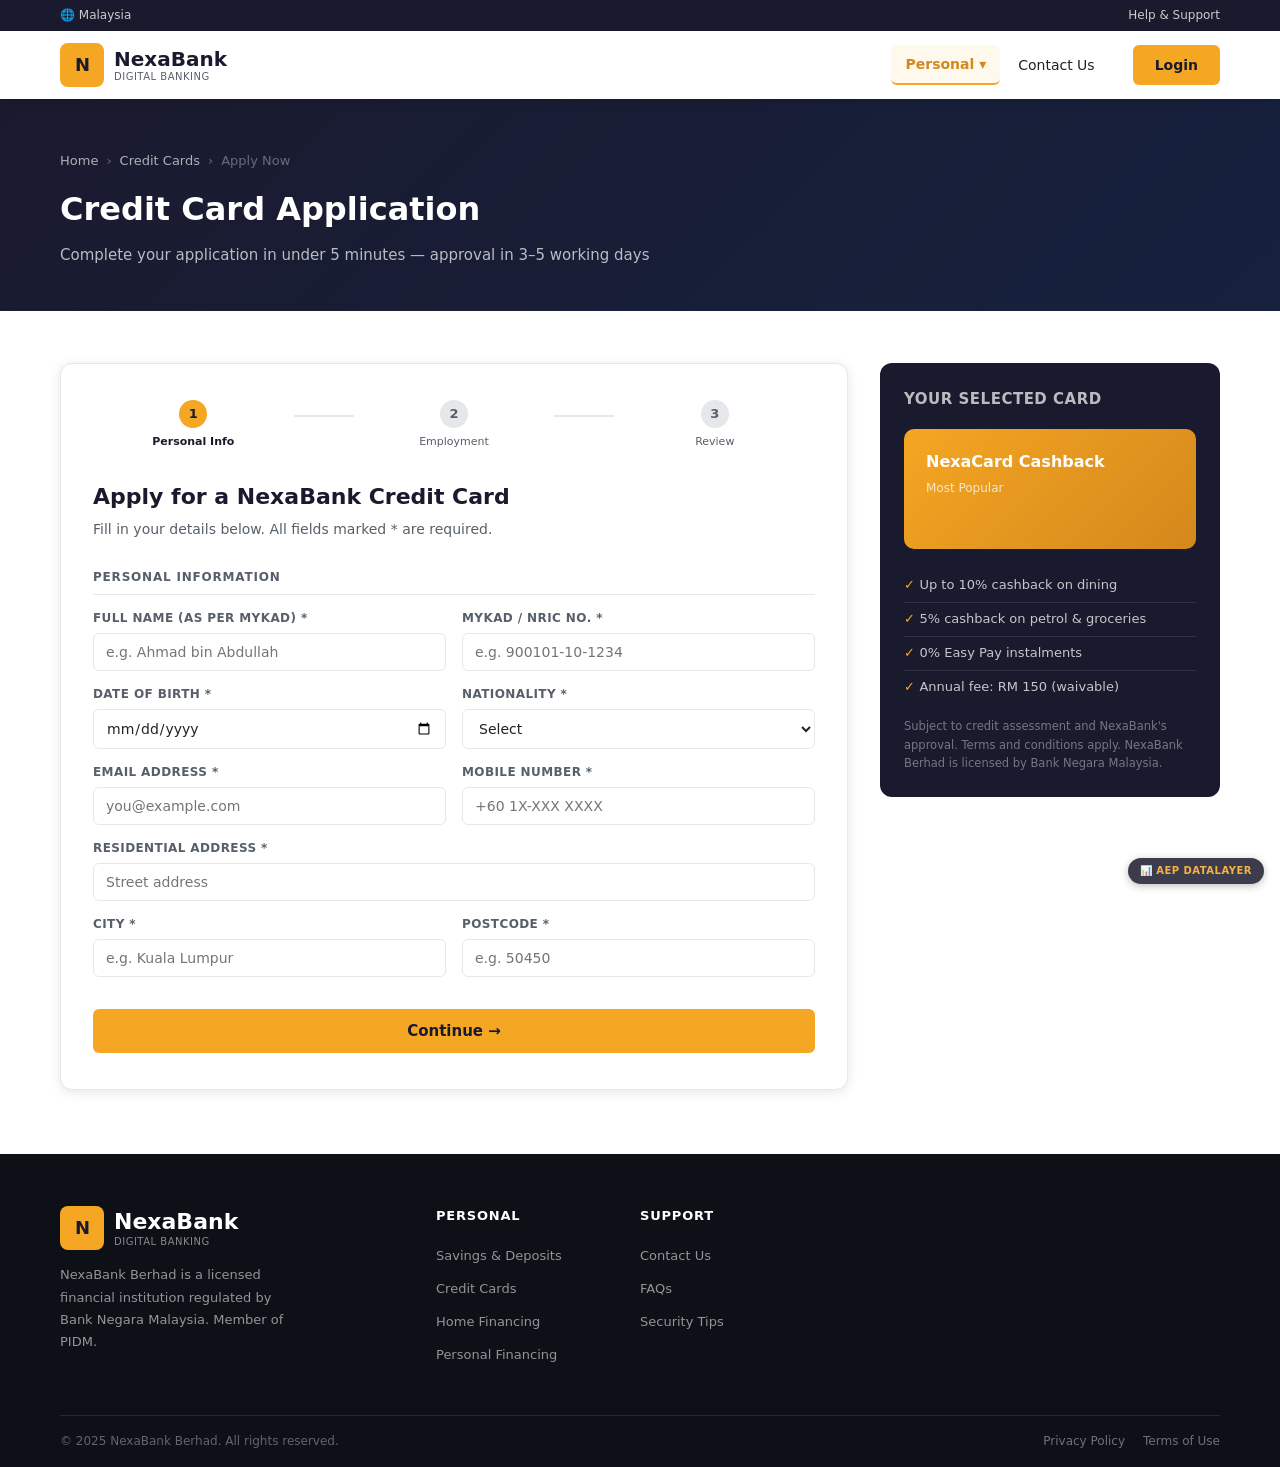
==== card-application.html @ abfc821e "feat: complete NexaBank demo — AEP datalayer, all pages, product impressions, README - Add product i" ====
<!DOCTYPE html>
<html lang="en">
<head>
  <meta charset="UTF-8" />
  <meta name="viewport" content="width=device-width, initial-scale=1.0" />
  <meta name="description" content="Apply for a NexaBank Credit Card – Fast, simple, secure online application." />
  <meta name="page-data" content='{
    "pageName": "NexaBank | Credit Card Application",
    "pageCategory": "Personal",
    "pageSubCategory": "Credit Cards",
    "pageType": "application",
    "pageLanguage": "en"
  }' />
  <title>Credit Card Application | NexaBank</title>
  <link rel="stylesheet" href="css/styles.css" />
  <style>
    .app-layout {
      display: grid;
      grid-template-columns: 1fr 340px;
      gap: 32px;
      align-items: flex-start;
      padding: 52px 0 64px;
    }
    .app-form-card {
      background: var(--white);
      border: 1.5px solid var(--border);
      border-radius: 12px;
      padding: 36px 32px;
      box-shadow: var(--shadow);
    }
    .app-form-card h2 { font-size: 22px; font-weight: 800; color: var(--secondary); margin-bottom: 4px; }
    .app-form-card > p { font-size: 14px; color: var(--text-muted); margin-bottom: 28px; }
    .form-section-title {
      font-size: 12px;
      font-weight: 700;
      text-transform: uppercase;
      letter-spacing: .8px;
      color: var(--text-muted);
      margin: 24px 0 14px;
      padding-bottom: 6px;
      border-bottom: 1px solid var(--border);
    }
    .form-row { display: grid; grid-template-columns: 1fr 1fr; gap: 16px; }
    .form-row.single { grid-template-columns: 1fr; }
    .step-bar { display: flex; gap: 0; margin-bottom: 28px; }
    .step-bar-item { flex: 1; text-align: center; }
    .step-bar-item .step-dot {
      width: 28px; height: 28px; border-radius: 50%;
      background: var(--border); color: var(--text-muted);
      font-size: 13px; font-weight: 700;
      display: flex; align-items: center; justify-content: center;
      margin: 0 auto 5px;
      transition: background .2s;
    }
    .step-bar-item.active .step-dot { background: var(--primary); color: var(--secondary); }
    .step-bar-item.done .step-dot { background: var(--green); color: #fff; }
    .step-bar-item .step-label { font-size: 11px; color: var(--text-muted); }
    .step-bar-item.active .step-label { color: var(--secondary); font-weight: 600; }
    .step-connector { flex: 0.3; display: flex; align-items: center; padding-bottom: 18px; }
    .step-connector::after { content: ""; display: block; height: 2px; width: 100%; background: var(--border); }
    .card-preview-box {
      background: var(--secondary);
      border-radius: 12px;
      padding: 24px;
      color: var(--white);
      position: sticky;
      top: 88px;
    }
    .card-preview-box h3 { font-size: 15px; font-weight: 700; margin-bottom: 18px; color: rgba(255,255,255,.7); text-transform: uppercase; letter-spacing: .5px; }
    .card-visual-preview {
      border-radius: 10px;
      padding: 20px 22px;
      margin-bottom: 20px;
      position: relative;
      min-height: 120px;
    }
    .card-visual-preview .card-name { font-size: 16px; font-weight: 800; margin-bottom: 4px; }
    .card-visual-preview .card-tagline { font-size: 12px; opacity: .75; }
    .card-feature-list { list-style: none; }
    .card-feature-list li { font-size: 13px; color: rgba(255,255,255,.75); padding: 6px 0; border-bottom: 1px solid rgba(255,255,255,.1); }
    .card-feature-list li:last-child { border: none; }
    .card-feature-list li::before { content: "✓ "; color: var(--primary); font-weight: 700; }
    .disclaimer { font-size: 11.5px; color: rgba(255,255,255,.4); margin-top: 14px; line-height: 1.6; }
    .form-step { display: none; }
    .form-step.active { display: block; }
    .success-panel { text-align: center; padding: 40px 20px; }
    .success-panel .success-icon { font-size: 56px; margin-bottom: 16px; }
    .success-panel h3 { font-size: 22px; font-weight: 800; color: var(--secondary); margin-bottom: 8px; }
    .success-panel p { font-size: 14.5px; color: var(--text-muted); max-width: 400px; margin: 0 auto 24px; line-height: 1.7; }
    .ref-number { display: inline-block; background: var(--surface); border: 1.5px solid var(--border); border-radius: 6px; padding: 8px 20px; font-size: 16px; font-weight: 700; color: var(--secondary); letter-spacing: 1px; margin-bottom: 20px; }
    @media (max-width: 900px) { .app-layout { grid-template-columns: 1fr; } .card-preview-box { position: static; } }
    @media (max-width: 600px) { .form-row { grid-template-columns: 1fr; } .app-form-card { padding: 24px 18px; } }
  </style>
</head>
<body>

<div class="top-bar">
  <div class="container">
    <div class="top-bar-left"><span>🌐 Malaysia</span></div>
    <div class="top-bar-right">
      <a href="contact.html">Help &amp; Support</a>
    </div>
  </div>
</div>

<header class="site-header">
  <div class="header-inner">
    <a href="index.html" class="logo-wrap" aria-label="NexaBank Home">
      <div class="logo-icon">N</div>
      <div class="logo-text"><div class="logo-name">NexaBank</div><div class="logo-tagline">Digital Banking</div></div>
    </a>
    <nav class="main-nav" id="mainNav" role="navigation">
      <div class="nav-item has-dropdown">
        <a href="#" class="nav-link active" data-nav-section="Personal" data-nav-level="primary">Personal ▾</a>
        <ul class="dropdown-menu">
          <li><a href="savings-deposits.html">Savings &amp; Deposits</a></li>
          <li><a href="credit-cards.html">Credit Cards</a></li>
          <li><a href="home-financing.html">Home Financing</a></li>
          <li><a href="personal-financing.html">Personal Financing</a></li>
        </ul>
      </div>
      <div class="nav-item">
        <a href="contact.html" class="nav-link" data-nav-section="Contact" data-nav-level="primary">Contact Us</a>
      </div>
    </nav>
    <div class="header-actions">
      <button class="mobile-menu-toggle" id="mobileMenuToggle" aria-label="Toggle menu">☰</button>
      <a href="index.html" class="btn-header-login">Login</a>
    </div>
  </div>
</header>

<div class="page-banner">
  <div class="container">
    <div class="breadcrumb">
      <a href="index.html">Home</a><span>›</span>
      <a href="credit-cards.html">Credit Cards</a><span>›</span>
      <span>Apply Now</span>
    </div>
    <h1>Credit Card Application</h1>
    <p>Complete your application in under 5 minutes — approval in 3–5 working days</p>
  </div>
</div>

<div style="background:var(--white); padding-bottom: 0;">
  <div class="container">
    <div class="app-layout">

      <!-- LEFT: Application Form -->
      <div class="app-form-card">

        <!-- Progress Steps -->
        <div class="step-bar" id="stepBar">
          <div class="step-bar-item active" id="stepDot1">
            <div class="step-dot">1</div>
            <div class="step-label">Personal Info</div>
          </div>
          <div class="step-connector"></div>
          <div class="step-bar-item" id="stepDot2">
            <div class="step-dot">2</div>
            <div class="step-label">Employment</div>
          </div>
          <div class="step-connector"></div>
          <div class="step-bar-item" id="stepDot3">
            <div class="step-dot">3</div>
            <div class="step-label">Review</div>
          </div>
        </div>

        <h2>Apply for a NexaBank Credit Card</h2>
        <p>Fill in your details below. All fields marked * are required.</p>

        <!-- ── STEP 1: Personal Info ── -->
        <div class="form-step active" id="step1">
          <div class="form-section-title">Personal Information</div>
          <div class="form-row">
            <div class="form-group">
              <label for="appFullName">Full Name (as per MyKad) *</label>
              <input type="text" id="appFullName" name="appFullName" placeholder="e.g. Ahmad bin Abdullah" required />
            </div>
            <div class="form-group">
              <label for="appIC">MyKad / NRIC No. *</label>
              <input type="text" id="appIC" name="appIC" placeholder="e.g. 900101-10-1234" required />
            </div>
          </div>
          <div class="form-row">
            <div class="form-group">
              <label for="appDOB">Date of Birth *</label>
              <input type="date" id="appDOB" name="appDOB" required />
            </div>
            <div class="form-group">
              <label for="appNationality">Nationality *</label>
              <select id="appNationality" name="appNationality" required>
                <option value="">Select</option>
                <option value="MY">Malaysian</option>
                <option value="PR">Permanent Resident</option>
                <option value="OTHER">Other</option>
              </select>
            </div>
          </div>
          <div class="form-row">
            <div class="form-group">
              <label for="appEmail">Email Address *</label>
              <input type="email" id="appEmail" name="appEmail" placeholder="you@example.com" required />
            </div>
            <div class="form-group">
              <label for="appPhone">Mobile Number *</label>
              <input type="tel" id="appPhone" name="appPhone" placeholder="+60 1X-XXX XXXX" required />
            </div>
          </div>
          <div class="form-row single">
            <div class="form-group">
              <label for="appAddress">Residential Address *</label>
              <input type="text" id="appAddress" name="appAddress" placeholder="Street address" required />
            </div>
          </div>
          <div class="form-row">
            <div class="form-group">
              <label for="appCity">City *</label>
              <input type="text" id="appCity" name="appCity" placeholder="e.g. Kuala Lumpur" required />
            </div>
            <div class="form-group">
              <label for="appPostcode">Postcode *</label>
              <input type="text" id="appPostcode" name="appPostcode" placeholder="e.g. 50450" required />
            </div>
          </div>
          <div id="step1Error" class="field-error" style="display:none;margin-top:8px;">Please fill in all required fields.</div>
          <button class="btn-primary" style="width:100%;margin-top:18px;"
            data-cta-name="card-app-step1-next"
            data-cta-location="Card Application – Step 1"
            onclick="nextStep(1)">Continue →</button>
        </div>

        <!-- ── STEP 2: Employment ── -->
        <div class="form-step" id="step2">
          <div class="form-section-title">Employment & Financial Information</div>
          <div class="form-row">
            <div class="form-group">
              <label for="appEmpStatus">Employment Status *</label>
              <select id="appEmpStatus" name="appEmpStatus" required>
                <option value="">Select</option>
                <option value="salaried">Salaried Employee</option>
                <option value="govt">Government Servant</option>
                <option value="selfemployed">Self-Employed</option>
                <option value="retired">Retired</option>
              </select>
            </div>
            <div class="form-group">
              <label for="appEmployer">Employer / Company Name *</label>
              <input type="text" id="appEmployer" name="appEmployer" placeholder="e.g. ABC Sdn Bhd" required />
            </div>
          </div>
          <div class="form-row">
            <div class="form-group">
              <label for="appIncome">Monthly Gross Income (RM) *</label>
              <input type="number" id="appIncome" name="appIncome" placeholder="e.g. 5000" required />
            </div>
            <div class="form-group">
              <label for="appCardType">Card Type *</label>
              <select id="appCardType" name="appCardType" required>
                <option value="">Select a card</option>
                <option value="cashback">NexaCard Cashback</option>
                <option value="platinum">NexaCard Platinum</option>
                <option value="gold-i">NexaCard Gold-i (Islamic)</option>
              </select>
            </div>
          </div>
          <div class="form-row">
            <div class="form-group">
              <label for="appCreditLimit">Preferred Credit Limit (RM)</label>
              <select id="appCreditLimit" name="appCreditLimit">
                <option value="">Bank's discretion</option>
                <option value="5000">RM 5,000</option>
                <option value="10000">RM 10,000</option>
                <option value="20000">RM 20,000</option>
                <option value="30000">RM 30,000+</option>
              </select>
            </div>
            <div class="form-group">
              <label for="appExistingCard">Existing NexaBank Relationship</label>
              <select id="appExistingCard" name="appExistingCard">
                <option value="no">No existing relationship</option>
                <option value="savings">Savings Account holder</option>
                <option value="loan">Existing Loan customer</option>
              </select>
            </div>
          </div>
          <div id="step2Error" class="field-error" style="display:none;margin-top:8px;">Please fill in all required fields.</div>
          <div style="display:flex;gap:12px;margin-top:18px;">
            <button class="btn-outline" style="flex:1;color:var(--secondary);border-color:var(--border);padding:11px;"
              onclick="prevStep(2)">← Back</button>
            <button class="btn-primary" style="flex:2;"
              data-cta-name="card-app-step2-next"
              data-cta-location="Card Application – Step 2"
              onclick="nextStep(2)">Review Application →</button>
          </div>
        </div>

        <!-- ── STEP 3: Review & Submit ── -->
        <div class="form-step" id="step3">
          <div class="form-section-title">Review Your Application</div>
          <div id="reviewSummary" style="background:var(--surface);border-radius:8px;padding:18px;font-size:13.5px;line-height:2;margin-bottom:18px;"></div>
          <div class="form-group" style="display:flex;align-items:flex-start;gap:10px;">
            <input type="checkbox" id="appConsent" style="width:auto;margin-top:4px;flex-shrink:0;" required />
            <label for="appConsent" style="font-size:13px;color:var(--text-muted);font-weight:400;text-transform:none;letter-spacing:0;">
              I confirm that all information provided is accurate. I agree to NexaBank's
              <a href="#" style="color:var(--primary-dk);">Terms &amp; Conditions</a>,
              <a href="#" style="color:var(--primary-dk);">Privacy Policy</a> and consent to a credit check being conducted.
            </label>
          </div>
          <div id="step3Error" class="field-error" style="display:none;margin-top:8px;">Please accept the terms to proceed.</div>
          <div style="display:flex;gap:12px;margin-top:18px;">
            <button class="btn-outline" style="flex:1;color:var(--secondary);border-color:var(--border);padding:11px;"
              onclick="prevStep(3)">← Back</button>
            <button class="btn-primary" style="flex:2;"
              data-cta-name="card-app-submit"
              data-cta-location="Card Application – Step 3"
              onclick="submitApplication()">Submit Application</button>
          </div>
        </div>

        <!-- ── SUCCESS ── -->
        <div class="form-step" id="stepSuccess">
          <div class="success-panel">
            <div class="success-icon">🎉</div>
            <h3>Application Submitted!</h3>
            <p>Thank you for applying for a NexaBank credit card. Your application is under review and you will receive a response within <strong>3–5 working days</strong> via email.</p>
            <div class="ref-number" id="appRefNumber">NB-CARD-000000</div>
            <div style="display:flex;gap:12px;justify-content:center;flex-wrap:wrap;">
              <a href="credit-cards.html" class="btn-outline" style="color:var(--secondary);border-color:var(--border);padding:10px 22px;font-size:14px;">← Back to Cards</a>
              <a href="index.html" class="btn-primary" style="padding:10px 22px;font-size:14px;"
                data-cta-name="card-app-success-home" data-cta-location="Card Application Success">Return to Home</a>
            </div>
          </div>
        </div>

      </div>

      <!-- RIGHT: Card Preview -->
      <div class="card-preview-box" id="cardPreviewBox">
        <h3>Your Selected Card</h3>
        <div class="card-visual-preview" id="cardVisualPreview" style="background:linear-gradient(135deg,#f5a623,#d4881b);">
          <div class="card-name" id="previewCardName">NexaCard Cashback</div>
          <div class="card-tagline" id="previewCardTagline">Most Popular</div>
        </div>
        <ul class="card-feature-list" id="previewFeatureList">
          <li>Up to 10% cashback on dining</li>
          <li>5% cashback on petrol &amp; groceries</li>
          <li>0% Easy Pay instalments</li>
          <li>Accepted at 50M+ merchants</li>
        </ul>
        <div class="disclaimer">
          Subject to credit assessment and NexaBank's approval. Terms and conditions apply. NexaBank Berhad is licensed by Bank Negara Malaysia.
        </div>
      </div>

    </div>
  </div>
</div>

<footer class="site-footer">
  <div class="container">
    <div class="footer-grid">
      <div class="footer-brand">
        <div class="logo-wrap">
          <div class="logo-icon">N</div>
          <div class="logo-text"><div class="logo-name">NexaBank</div><div class="logo-tagline">Digital Banking</div></div>
        </div>
        <p>NexaBank Berhad is a licensed financial institution regulated by Bank Negara Malaysia. Member of PIDM.</p>
      </div>
      <div class="footer-col">
        <h4>Personal</h4>
        <ul>
          <li><a href="savings-deposits.html">Savings &amp; Deposits</a></li>
          <li><a href="credit-cards.html">Credit Cards</a></li>
          <li><a href="home-financing.html">Home Financing</a></li>
          <li><a href="personal-financing.html">Personal Financing</a></li>
        </ul>
      </div>
      <div class="footer-col">
        <h4>Support</h4>
        <ul>
          <li><a href="contact.html">Contact Us</a></li>
          <li><a href="#">FAQs</a></li>
          <li><a href="#">Security Tips</a></li>
        </ul>
      </div>
    </div>
  </div>
  <div class="footer-bottom">
    <span>© 2025 NexaBank Berhad. All rights reserved.</span>
    <div class="footer-bottom-links"><a href="#">Privacy Policy</a><a href="#">Terms of Use</a></div>
  </div>
</footer>

<script src="js/datalayer.js"></script>
<script src="js/main.js"></script>
<script>
  var CARD_DATA = {
    "cashback": {
      name: "NexaCard Cashback",
      tagline: "Most Popular",
      bg: "linear-gradient(135deg,#f5a623,#d4881b)",
      features: ["Up to 10% cashback on dining","5% cashback on petrol & groceries","0% Easy Pay instalments","Annual fee: RM 150 (waivable)"]
    },
    "platinum": {
      name: "NexaCard Platinum",
      tagline: "Premium",
      bg: "linear-gradient(135deg,#1a1a2e,#3b82d4)",
      features: ["Airport lounge access worldwide","5× reward points on travel","Travel insurance up to RM 1M","Min. income RM 60,000 p.a."]
    },
    "gold-i": {
      name: "NexaCard Gold-i",
      tagline: "Islamic",
      bg: "linear-gradient(135deg,#0f3460,#3b82d4)",
      features: ["Shariah-compliant (no interest)","3× NexaPoints on all spend","Annual fee: RM 100 (1st year free)","Min. income RM 24,000 p.a."]
    }
  };

  // Persistent form ID across all steps
  var cardAppFormID = null;

  // Pre-select card from URL param + fire page start event
  (function () {
    var params = new URLSearchParams(window.location.search);
    var card = params.get("card") || "cashback";
    setCardPreview(card);
    var sel = document.getElementById("appCardType");
    if (sel) sel.value = card;

    // ── DataLayer: application start ──────────────────────────────
    if (window.NexaBankDL) {
      cardAppFormID = window.NexaBankDL.cardApplicationStep({
        step:       "start",
        stepNumber: 0,
        cardType:   card,
      });
    }

    // Fire formStart on first field interaction
    var firstInteraction = false;
    document.querySelectorAll("#step1 input, #step1 select").forEach(function (field) {
      field.addEventListener("focus", function () {
        if (!firstInteraction) {
          firstInteraction = true;
          if (window.NexaBankDL) {
            window.NexaBankDL.formStart({
              formID:   cardAppFormID,
              formName: "Credit Card Application",
              formType: "application",
              firstField: field.name || field.id,
            });
          }
        }
      });
    });
  })();

  function setCardPreview(cardKey) {
    var data = CARD_DATA[cardKey] || CARD_DATA["cashback"];
    document.getElementById("previewCardName").textContent = data.name;
    document.getElementById("previewCardTagline").textContent = data.tagline;
    document.getElementById("cardVisualPreview").style.background = data.bg;
    var list = document.getElementById("previewFeatureList");
    list.innerHTML = data.features.map(function(f){ return "<li>" + f + "</li>"; }).join("");
  }

  document.getElementById("appCardType") && document.getElementById("appCardType").addEventListener("change", function(){
    setCardPreview(this.value || "cashback");
  });

  function validateStep(stepNum) {
    var step = document.getElementById("step" + stepNum);
    var required = step.querySelectorAll("[required]");
    for (var i = 0; i < required.length; i++) {
      if (!required[i].value.trim()) return false;
    }
    return true;
  }

  var STEP_NAMES = { 1: "personal-info", 2: "employment", 3: "review" };

  function nextStep(current) {
    if (!validateStep(current)) {
      document.getElementById("step" + current + "Error").style.display = "block";
      // ── DataLayer: validation error ──────────────────────────────
      if (window.NexaBankDL) {
        var errFields = [];
        document.getElementById("step" + current).querySelectorAll("[required]").forEach(function(f){
          if (!f.value.trim()) errFields.push(f.name || f.id);
        });
        window.NexaBankDL.cardApplicationStep({
          formID:      cardAppFormID,
          step:        "error",
          stepNumber:  current,
          cardType:    (document.getElementById("appCardType") || {}).value || "",
          errorFields: errFields,
        });
      }
      return;
    }
    document.getElementById("step" + current + "Error").style.display = "none";

    if (current === 2) buildReviewSummary();

    // ── DataLayer: step complete ────────────────────────────────────
    if (window.NexaBankDL) {
      window.NexaBankDL.cardApplicationStep({
        formID:     cardAppFormID,
        step:       STEP_NAMES[current] || ("step" + current),
        stepNumber: current,
        cardType:   (document.getElementById("appCardType") || {}).value || "",
      });
    }

    document.getElementById("step" + current).classList.remove("active");
    document.getElementById("step" + (current + 1)).classList.add("active");
    document.getElementById("stepDot" + current).classList.remove("active");
    document.getElementById("stepDot" + current).classList.add("done");
    document.getElementById("stepDot" + (current + 1)).classList.add("active");
    window.scrollTo({ top: 0, behavior: "smooth" });
  }

  function prevStep(current) {
    document.getElementById("step" + current).classList.remove("active");
    document.getElementById("step" + (current - 1)).classList.add("active");
    document.getElementById("stepDot" + current).classList.remove("active");
    document.getElementById("stepDot" + (current - 1)).classList.remove("done");
    document.getElementById("stepDot" + (current - 1)).classList.add("active");
  }

  function buildReviewSummary() {
    var card = document.getElementById("appCardType").value;
    var cardData = CARD_DATA[card] || {};
    document.getElementById("reviewSummary").innerHTML =
      "<strong>Full Name:</strong> " + (document.getElementById("appFullName").value || "—") + "<br>" +
      "<strong>MyKad / NRIC:</strong> " + (document.getElementById("appIC").value || "—") + "<br>" +
      "<strong>Email:</strong> " + (document.getElementById("appEmail").value || "—") + "<br>" +
      "<strong>Mobile:</strong> " + (document.getElementById("appPhone").value || "—") + "<br>" +
      "<strong>Employment:</strong> " + (document.getElementById("appEmpStatus").value || "—") + "<br>" +
      "<strong>Monthly Income:</strong> RM " + (document.getElementById("appIncome").value || "—") + "<br>" +
      "<strong>Card Applied:</strong> " + (cardData.name || card);

    // ── DataLayer: review step reached ─────────────────────────────
    if (window.NexaBankDL) {
      window.NexaBankDL.cardApplicationStep({
        formID:     cardAppFormID,
        step:       "review",
        stepNumber: 3,
        cardType:   card,
      });
    }
  }

  function submitApplication() {
    var consent = document.getElementById("appConsent");
    if (!consent.checked) {
      document.getElementById("step3Error").style.display = "block";
      // ── DataLayer: consent error ────────────────────────────────
      if (window.NexaBankDL) {
        window.NexaBankDL.cardApplicationStep({
          formID:      cardAppFormID,
          step:        "error",
          stepNumber:  3,
          cardType:    (document.getElementById("appCardType") || {}).value || "",
          errorFields: ["consent"],
        });
      }
      return;
    }
    document.getElementById("step3Error").style.display = "none";

    var cardType   = (document.getElementById("appCardType") || {}).value || "";
    var emailVal   = (document.getElementById("appEmail") || {}).value || "";
    var ref        = "NB-CARD-" + Date.now().toString().slice(-6);

    document.getElementById("step3").classList.remove("active");
    document.getElementById("stepDot3").classList.remove("active");
    document.getElementById("stepDot3").classList.add("done");
    document.getElementById("stepSuccess").classList.add("active");
    document.getElementById("appRefNumber").textContent = ref;

    // ── DataLayer: application complete ────────────────────────────
    if (window.NexaBankDL) {
      window.NexaBankDL.cardApplicationComplete({
        formID:         cardAppFormID,
        cardType:       cardType,
        referenceNo:    ref,
        applicantEmail: emailVal,
      });
    }

    window.scrollTo({ top: 0, behavior: "smooth" });
  }
</script>
</body>
</html>
---- css/styles.css ----
/* ============================================================
   NexaBank – Global Stylesheet
   Inspired by Maybank2u visual language
   ============================================================ */

/* ─── Reset & Base ─────────────────────────────────────────── */
*, *::before, *::after { box-sizing: border-box; margin: 0; padding: 0; }

:root {
  --primary:    #f5a623;   /* golden-yellow – Maybank primary */
  --primary-dk: #d4881b;
  --secondary:  #1a1a2e;   /* deep navy */
  --accent:     #e8b84b;
  --text:       #1f2328;
  --text-muted: #57606a;
  --surface:    #f7f8fa;
  --border:     #e5e7eb;
  --white:      #ffffff;
  --red:        #d32f2f;
  --green:      #2e7d32;
  --font:       -apple-system, "Segoe UI", system-ui, sans-serif;
  --radius:     6px;
  --shadow:     0 2px 12px rgba(0,0,0,.10);
  --transition: .22s ease;
}

html { scroll-behavior: smooth; }

body {
  font-family: var(--font);
  font-size: 15px;
  color: var(--text);
  background: var(--white);
  line-height: 1.6;
}

a { color: inherit; text-decoration: none; }
a:hover { text-decoration: underline; }
img { max-width: 100%; display: block; }
ul { list-style: none; }
button { cursor: pointer; font-family: var(--font); }
input, select, textarea { font-family: var(--font); }

.container {
  max-width: 1200px;
  margin: 0 auto;
  padding: 0 20px;
}

/* ─── Top Bar ──────────────────────────────────────────────── */
.top-bar {
  background: var(--secondary);
  color: #ccc;
  font-size: 12px;
  padding: 6px 0;
}
.top-bar .container {
  display: flex;
  justify-content: space-between;
  align-items: center;
}
.top-bar a { color: #ccc; font-size: 12px; margin-left: 16px; }
.top-bar a:hover { color: var(--primary); text-decoration: none; }
.top-bar-left span { margin-right: 16px; }

/* ─── Header / Nav ─────────────────────────────────────────── */
.site-header {
  background: var(--white);
  box-shadow: var(--shadow);
  position: sticky;
  top: 0;
  z-index: 1000;
}

.header-inner {
  display: flex;
  align-items: center;
  justify-content: space-between;
  padding: 0 20px;
  height: 68px;
  max-width: 1200px;
  margin: 0 auto;
}

.logo-wrap { display: flex; align-items: center; gap: 10px; }
.logo-icon {
  width: 44px; height: 44px;
  background: var(--primary);
  border-radius: 8px;
  display: flex; align-items: center; justify-content: center;
  font-weight: 800; font-size: 18px; color: var(--secondary);
  letter-spacing: -1px;
}
.logo-text { line-height: 1.2; }
.logo-name { font-size: 20px; font-weight: 800; color: var(--secondary); }
.logo-tagline { font-size: 10px; color: var(--text-muted); letter-spacing: .5px; text-transform: uppercase; }

.main-nav { display: flex; align-items: center; gap: 4px; margin-left: auto; }

.nav-item { position: relative; }
.nav-link {
  display: block;
  padding: 8px 14px;
  font-size: 14px;
  font-weight: 500;
  color: var(--text);
  border-radius: var(--radius);
  white-space: nowrap;
  transition: background var(--transition), color var(--transition);
}
.nav-link:hover, .nav-link.active {
  background: #fff8ec;
  color: var(--primary-dk);
  text-decoration: none;
}
.nav-link.active { font-weight: 600; border-bottom: 2px solid var(--primary); }

/* Dropdown */
.dropdown-menu {
  display: none;
  position: absolute;
  top: 100%;
  left: 0;
  background: var(--white);
  border: 1px solid var(--border);
  border-radius: var(--radius);
  box-shadow: var(--shadow);
  min-width: 200px;
  z-index: 999;
  padding: 6px 0;
}
.dropdown-menu li a {
  display: block;
  padding: 9px 18px;
  font-size: 13.5px;
  color: var(--text);
  transition: background var(--transition);
}
.dropdown-menu li a:hover {
  background: var(--surface);
  color: var(--primary-dk);
  text-decoration: none;
}
.nav-item.has-dropdown:hover .dropdown-menu { display: block; }

.header-actions { display: flex; align-items: center; gap: 10px; margin-left: 24px; }
.btn-header-login {
  background: var(--primary);
  color: var(--secondary);
  font-weight: 700;
  font-size: 14px;
  padding: 9px 22px;
  border: none;
  border-radius: var(--radius);
  transition: background var(--transition);
}
.btn-header-login:hover { background: var(--primary-dk); }

/* Mobile toggle */
.mobile-menu-toggle {
  display: none;
  background: none;
  border: none;
  font-size: 24px;
  color: var(--secondary);
}

/* ─── Hero / Banner ────────────────────────────────────────── */
.hero {
  background: linear-gradient(135deg, var(--secondary) 0%, #16213e 60%, #0f3460 100%);
  color: var(--white);
  padding: 0;
  overflow: hidden;
  position: relative;
}
.hero-grid {
  display: grid;
  grid-template-columns: 1fr 380px;
  min-height: 480px;
  max-width: 1200px;
  margin: 0 auto;
  padding: 0 20px;
}
.hero-content {
  display: flex;
  flex-direction: column;
  justify-content: center;
  padding: 60px 40px 60px 0;
}
.hero-eyebrow {
  font-size: 12px;
  font-weight: 600;
  text-transform: uppercase;
  letter-spacing: 1.5px;
  color: var(--primary);
  margin-bottom: 14px;
}
.hero-title {
  font-size: 40px;
  font-weight: 800;
  line-height: 1.2;
  margin-bottom: 18px;
}
.hero-title span { color: var(--primary); }
.hero-desc {
  font-size: 16px;
  color: rgba(255,255,255,.75);
  margin-bottom: 32px;
  max-width: 440px;
}
.hero-actions { display: flex; gap: 14px; flex-wrap: wrap; }
.btn-primary {
  background: var(--primary);
  color: var(--secondary);
  font-weight: 700;
  font-size: 15px;
  padding: 13px 28px;
  border: none;
  border-radius: var(--radius);
  display: inline-block;
  transition: background var(--transition), transform var(--transition);
}
.btn-primary:hover { background: var(--primary-dk); transform: translateY(-1px); text-decoration: none; }
.btn-outline {
  background: transparent;
  color: var(--white);
  font-weight: 600;
  font-size: 15px;
  padding: 12px 26px;
  border: 2px solid rgba(255,255,255,.4);
  border-radius: var(--radius);
  display: inline-block;
  transition: border-color var(--transition), background var(--transition);
}
.btn-outline:hover { border-color: var(--white); background: rgba(255,255,255,.06); text-decoration: none; }

/* Login Card in Hero */
.hero-login-wrap {
  display: flex;
  align-items: center;
  justify-content: center;
  padding: 32px 0 32px 24px;
}
.login-card {
  background: var(--white);
  border-radius: 12px;
  box-shadow: 0 8px 40px rgba(0,0,0,.3);
  width: 340px;
  overflow: hidden;
}
.login-card-header {
  background: var(--secondary);
  padding: 18px 24px 0;
}
.login-tabs { display: flex; }
.tab-btn {
  flex: 1;
  background: none;
  border: none;
  color: rgba(255,255,255,.6);
  font-size: 14px;
  font-weight: 600;
  padding: 10px 0 12px;
  border-bottom: 3px solid transparent;
  transition: color var(--transition), border-color var(--transition);
}
.tab-btn.active { color: var(--primary); border-bottom-color: var(--primary); }
.login-card-body { padding: 22px 24px 24px; }
.tab-pane { display: none; }
.tab-pane.active { display: block; }

.form-group { margin-bottom: 14px; }
.form-group label {
  display: block;
  font-size: 12px;
  font-weight: 600;
  color: var(--text-muted);
  margin-bottom: 5px;
  text-transform: uppercase;
  letter-spacing: .4px;
}
.form-group input, .form-group select {
  width: 100%;
  padding: 10px 12px;
  border: 1.5px solid var(--border);
  border-radius: var(--radius);
  font-size: 14px;
  color: var(--text);
  background: var(--white);
  transition: border-color var(--transition);
  outline: none;
}
.form-group input:focus, .form-group select:focus {
  border-color: var(--primary);
}
.form-group input.input-error { border-color: var(--red); }
.field-error { display: block; font-size: 11px; color: var(--red); margin-top: 4px; }

.btn-login {
  width: 100%;
  background: var(--primary);
  color: var(--secondary);
  font-weight: 700;
  font-size: 15px;
  padding: 12px;
  border: none;
  border-radius: var(--radius);
  margin-top: 6px;
  transition: background var(--transition);
}
.btn-login:hover { background: var(--primary-dk); }
.btn-login:disabled { opacity: .6; cursor: not-allowed; }

.form-links {
  display: flex;
  justify-content: space-between;
  margin-top: 12px;
  font-size: 12.5px;
}
.form-links a { color: var(--primary-dk); }
.form-links a:hover { text-decoration: underline; }

.secure-badge {
  display: flex;
  align-items: center;
  gap: 6px;
  font-size: 11px;
  color: var(--text-muted);
  margin-top: 14px;
  padding-top: 12px;
  border-top: 1px solid var(--border);
}
.secure-badge svg { flex-shrink: 0; }

/* ─── Promo Ticker ─────────────────────────────────────────── */
.promo-ticker {
  background: var(--primary);
  overflow: hidden;
  padding: 0;
}
.ticker-inner {
  display: flex;
  align-items: center;
  height: 36px;
}
.ticker-label {
  background: var(--secondary);
  color: var(--white);
  font-size: 11px;
  font-weight: 700;
  text-transform: uppercase;
  letter-spacing: 1px;
  padding: 0 16px;
  height: 100%;
  display: flex;
  align-items: center;
  white-space: nowrap;
  flex-shrink: 0;
}
.ticker-track {
  overflow: hidden;
  flex: 1;
}
.ticker-text {
  display: flex;
  gap: 0;
  animation: ticker 26s linear infinite;
  white-space: nowrap;
}
.ticker-text span {
  font-size: 13px;
  font-weight: 600;
  color: var(--secondary);
  padding: 0 40px 0 0;
}
@keyframes ticker {
  0%   { transform: translateX(0); }
  100% { transform: translateX(-50%); }
}

/* ─── Quick Links ──────────────────────────────────────────── */
.quick-links { background: var(--white); padding: 32px 0; border-bottom: 1px solid var(--border); }
.quick-links-grid {
  display: grid;
  grid-template-columns: repeat(6, 1fr);
  gap: 12px;
}
.quick-link-item {
  display: flex;
  flex-direction: column;
  align-items: center;
  gap: 8px;
  padding: 18px 10px;
  border-radius: 10px;
  border: 1px solid var(--border);
  background: var(--white);
  text-align: center;
  transition: box-shadow var(--transition), border-color var(--transition), transform var(--transition);
  cursor: pointer;
}
.quick-link-item:hover {
  border-color: var(--primary);
  box-shadow: 0 4px 16px rgba(245,166,35,.18);
  transform: translateY(-2px);
  text-decoration: none;
}
.ql-icon {
  width: 46px; height: 46px;
  border-radius: 50%;
  background: #fff8ec;
  display: flex; align-items: center; justify-content: center;
  font-size: 22px;
}
.ql-label { font-size: 12.5px; font-weight: 600; color: var(--text); line-height: 1.3; }

/* ─── Section Titles ───────────────────────────────────────── */
.section-title {
  font-size: 26px;
  font-weight: 800;
  color: var(--secondary);
  margin-bottom: 6px;
}
.section-sub {
  font-size: 14.5px;
  color: var(--text-muted);
  margin-bottom: 32px;
}
.section-header { display: flex; align-items: flex-end; justify-content: space-between; margin-bottom: 28px; }
.view-all { font-size: 13.5px; color: var(--primary-dk); font-weight: 600; }
.view-all:hover { text-decoration: underline; }

/* ─── Products Section ─────────────────────────────────────── */
.products-section { padding: 60px 0; background: var(--surface); }
.products-tabs { display: flex; gap: 6px; margin-bottom: 28px; flex-wrap: wrap; }
.prod-tab-btn {
  background: var(--white);
  border: 1.5px solid var(--border);
  color: var(--text-muted);
  font-size: 13.5px;
  font-weight: 600;
  padding: 8px 18px;
  border-radius: 24px;
  transition: all var(--transition);
}
.prod-tab-btn.active, .prod-tab-btn:hover {
  background: var(--secondary);
  border-color: var(--secondary);
  color: var(--white);
}
.products-grid {
  display: grid;
  grid-template-columns: repeat(3, 1fr);
  gap: 20px;
}
.product-card {
  background: var(--white);
  border-radius: 10px;
  border: 1px solid var(--border);
  overflow: hidden;
  transition: box-shadow var(--transition), transform var(--transition);
}
.product-card:hover { box-shadow: var(--shadow); transform: translateY(-3px); }
.product-card-header {
  height: 8px;
  background: var(--primary);
}
.product-card-body { padding: 22px; }
.product-badge {
  display: inline-block;
  font-size: 10px;
  font-weight: 700;
  text-transform: uppercase;
  letter-spacing: .8px;
  color: var(--primary-dk);
  background: #fff3d0;
  padding: 3px 8px;
  border-radius: 12px;
  margin-bottom: 10px;
}
.product-card-title { font-size: 16px; font-weight: 700; margin-bottom: 8px; color: var(--secondary); }
.product-card-desc { font-size: 13.5px; color: var(--text-muted); margin-bottom: 16px; line-height: 1.5; }
.product-card-rate { font-size: 22px; font-weight: 800; color: var(--primary-dk); }
.product-card-rate span { font-size: 13px; font-weight: 500; color: var(--text-muted); }
.btn-card {
  display: inline-block;
  margin-top: 14px;
  background: var(--secondary);
  color: var(--white);
  font-weight: 600;
  font-size: 13px;
  padding: 9px 20px;
  border: none;
  border-radius: var(--radius);
  transition: background var(--transition);
}
.btn-card:hover { background: #0f3460; text-decoration: none; }

/* ─── Features Section ─────────────────────────────────────── */
.features-section { padding: 60px 0; background: var(--white); }
.features-grid {
  display: grid;
  grid-template-columns: repeat(4, 1fr);
  gap: 24px;
}
.feature-item { text-align: center; padding: 24px 16px; }
.feature-icon {
  width: 64px; height: 64px;
  border-radius: 16px;
  background: #fff8ec;
  border: 2px solid #ffe4a0;
  margin: 0 auto 16px;
  display: flex; align-items: center; justify-content: center;
  font-size: 28px;
}
.feature-title { font-size: 15px; font-weight: 700; margin-bottom: 8px; color: var(--secondary); }
.feature-desc { font-size: 13.5px; color: var(--text-muted); line-height: 1.55; }

/* ─── Promo Cards ──────────────────────────────────────────── */
.promo-section { padding: 60px 0; background: var(--surface); }
.promo-grid {
  display: grid;
  grid-template-columns: 2fr 1fr 1fr;
  gap: 20px;
}
.promo-card {
  border-radius: 12px;
  overflow: hidden;
  position: relative;
  min-height: 200px;
  display: flex;
  flex-direction: column;
  justify-content: flex-end;
  cursor: pointer;
  transition: transform var(--transition), box-shadow var(--transition);
}
.promo-card:hover { transform: translateY(-3px); box-shadow: 0 8px 32px rgba(0,0,0,.18); }
.promo-card-bg {
  position: absolute; inset: 0;
  z-index: 0;
}
.promo-card-content {
  position: relative;
  z-index: 1;
  padding: 22px;
  background: linear-gradient(to top, rgba(10,10,30,.82) 0%, transparent 100%);
  color: var(--white);
}
.promo-card-tag {
  font-size: 10px;
  font-weight: 700;
  text-transform: uppercase;
  letter-spacing: 1px;
  color: var(--primary);
  margin-bottom: 6px;
}
.promo-card-title { font-size: 16px; font-weight: 700; line-height: 1.3; }
.promo-card-desc { font-size: 12.5px; opacity: .8; margin-top: 4px; }

/* Promo card color variants */
.promo-card-1 .promo-card-bg { background: linear-gradient(135deg, #1a1a2e 0%, #16213e 60%, #0f3460 100%); }
.promo-card-2 .promo-card-bg { background: linear-gradient(135deg, #b35400 0%, #e67e22 100%); }
.promo-card-3 .promo-card-bg { background: linear-gradient(135deg, #1e5631 0%, #27ae60 100%); }

/* ─── Stats Bar ────────────────────────────────────────────── */
.stats-bar { background: var(--secondary); color: var(--white); padding: 40px 0; }
.stats-grid { display: grid; grid-template-columns: repeat(4, 1fr); gap: 20px; text-align: center; }
.stat-item {}
.stat-number { font-size: 34px; font-weight: 800; color: var(--primary); }
.stat-label { font-size: 13px; color: rgba(255,255,255,.7); margin-top: 4px; }

/* ─── News / Announcements ─────────────────────────────────── */
.news-section { padding: 60px 0; background: var(--white); }
.news-grid { display: grid; grid-template-columns: repeat(3, 1fr); gap: 24px; }
.news-card {
  border: 1px solid var(--border);
  border-radius: 10px;
  overflow: hidden;
  transition: box-shadow var(--transition);
}
.news-card:hover { box-shadow: var(--shadow); }
.news-card-img {
  height: 160px;
  background: var(--surface);
  display: flex; align-items: center; justify-content: center;
  font-size: 36px;
  color: var(--border);
}
.news-card-body { padding: 18px; }
.news-tag { font-size: 10px; font-weight: 700; text-transform: uppercase; letter-spacing: .8px; color: var(--primary-dk); }
.news-title { font-size: 15px; font-weight: 700; margin: 6px 0 8px; color: var(--secondary); line-height: 1.4; }
.news-date { font-size: 12px; color: var(--text-muted); }

/* ─── App Download Banner ──────────────────────────────────── */
.app-banner {
  background: linear-gradient(135deg, var(--secondary) 0%, #0f3460 100%);
  color: var(--white);
  padding: 50px 0;
}
.app-banner-inner {
  display: flex;
  align-items: center;
  justify-content: space-between;
  gap: 32px;
}
.app-banner-text h2 { font-size: 28px; font-weight: 800; margin-bottom: 10px; }
.app-banner-text h2 span { color: var(--primary); }
.app-banner-text p { color: rgba(255,255,255,.75); font-size: 15px; }
.app-store-btns { display: flex; gap: 12px; margin-top: 20px; }
.app-store-btn {
  display: flex;
  align-items: center;
  gap: 8px;
  background: rgba(255,255,255,.1);
  border: 1.5px solid rgba(255,255,255,.3);
  border-radius: 8px;
  padding: 10px 18px;
  color: var(--white);
  font-size: 13px;
  font-weight: 600;
  transition: background var(--transition);
}
.app-store-btn:hover { background: rgba(255,255,255,.18); text-decoration: none; }
.app-store-btn span { font-size: 10px; display: block; opacity: .7; font-weight: 400; }
.app-mockup {
  font-size: 100px;
  opacity: .85;
  line-height: 1;
}

/* ─── Footer ───────────────────────────────────────────────── */
.site-footer { background: #0d1117; color: rgba(255,255,255,.7); padding: 52px 0 0; }
.footer-grid {
  display: grid;
  grid-template-columns: 2fr 1fr 1fr 1fr 1fr;
  gap: 32px;
  padding-bottom: 40px;
  border-bottom: 1px solid rgba(255,255,255,.1);
}
.footer-brand .logo-name { color: var(--white); font-size: 22px; }
.footer-brand .logo-tagline { color: rgba(255,255,255,.5); }
.footer-brand p {
  font-size: 13px;
  line-height: 1.7;
  margin-top: 14px;
  color: rgba(255,255,255,.55);
  max-width: 240px;
}
.footer-social { display: flex; gap: 10px; margin-top: 18px; }
.social-btn {
  width: 34px; height: 34px;
  border-radius: 50%;
  background: rgba(255,255,255,.08);
  display: flex; align-items: center; justify-content: center;
  font-size: 15px;
  transition: background var(--transition);
  color: var(--white);
}
.social-btn:hover { background: var(--primary); color: var(--secondary); }

.footer-col h4 {
  font-size: 13px;
  font-weight: 700;
  text-transform: uppercase;
  letter-spacing: .8px;
  color: var(--white);
  margin-bottom: 16px;
}
.footer-col ul li { margin-bottom: 9px; }
.footer-col ul li a {
  font-size: 13px;
  color: rgba(255,255,255,.55);
  transition: color var(--transition);
}
.footer-col ul li a:hover { color: var(--primary); text-decoration: none; }

.footer-bottom {
  padding: 16px 20px;
  display: flex;
  justify-content: space-between;
  align-items: center;
  font-size: 12px;
  color: rgba(255,255,255,.35);
  max-width: 1200px;
  margin: 0 auto;
}
.footer-bottom a { color: rgba(255,255,255,.4); }
.footer-bottom a:hover { color: var(--primary); }
.footer-bottom-links { display: flex; gap: 18px; }

/* ─── Page Banner (inner pages) ───────────────────────────── */
.page-banner {
  background: linear-gradient(135deg, var(--secondary) 0%, #16213e 100%);
  color: var(--white);
  padding: 52px 0 44px;
}
.page-banner h1 { font-size: 32px; font-weight: 800; }
.page-banner p { font-size: 15px; color: rgba(255,255,255,.7); margin-top: 8px; }
.breadcrumb {
  display: flex;
  gap: 8px;
  font-size: 13px;
  color: rgba(255,255,255,.5);
  margin-bottom: 12px;
}
.breadcrumb a { color: rgba(255,255,255,.65); }
.breadcrumb a:hover { color: var(--primary); }
.breadcrumb span { color: rgba(255,255,255,.35); }

/* ─── Contact Page ─────────────────────────────────────────── */
.contact-section { padding: 60px 0; background: var(--white); }
.contact-grid {
  display: grid;
  grid-template-columns: 1fr 420px;
  gap: 40px;
  align-items: flex-start;
}

/* Channel Cards */
.channel-cards { display: grid; grid-template-columns: 1fr 1fr; gap: 16px; margin-bottom: 36px; }
.channel-card {
  border: 1.5px solid var(--border);
  border-radius: 10px;
  padding: 20px 18px;
  text-align: center;
  transition: border-color var(--transition), box-shadow var(--transition);
}
.channel-card:hover { border-color: var(--primary); box-shadow: 0 4px 16px rgba(245,166,35,.14); }
.channel-icon { font-size: 28px; margin-bottom: 8px; }
.channel-title { font-size: 14px; font-weight: 700; color: var(--secondary); margin-bottom: 4px; }
.channel-detail { font-size: 13px; color: var(--text-muted); line-height: 1.5; }
.channel-hours { font-size: 11.5px; color: var(--primary-dk); font-weight: 600; margin-top: 4px; }

/* FAQ Accordion */
.faq-title { font-size: 18px; font-weight: 700; color: var(--secondary); margin-bottom: 16px; }
.accordion-item {
  border: 1px solid var(--border);
  border-radius: var(--radius);
  margin-bottom: 8px;
  overflow: hidden;
}
.accordion-header {
  width: 100%;
  background: var(--white);
  border: none;
  padding: 14px 18px;
  display: flex;
  justify-content: space-between;
  align-items: center;
  font-size: 14px;
  font-weight: 600;
  color: var(--text);
  cursor: pointer;
  text-align: left;
  transition: background var(--transition);
}
.accordion-header:hover { background: var(--surface); }
.accordion-header .arrow {
  font-size: 18px;
  color: var(--text-muted);
  transition: transform var(--transition);
  flex-shrink: 0;
}
.accordion-header.open .arrow { transform: rotate(180deg); }
.accordion-body {
  display: none;
  padding: 0 18px 14px;
  font-size: 13.5px;
  color: var(--text-muted);
  line-height: 1.6;
  background: var(--white);
}
.accordion-body.open { display: block; }

/* Contact Form Card */
.contact-form-card {
  background: var(--white);
  border: 1.5px solid var(--border);
  border-radius: 12px;
  padding: 30px;
  box-shadow: var(--shadow);
  position: sticky;
  top: 88px;
}
.contact-form-card h3 {
  font-size: 18px;
  font-weight: 800;
  color: var(--secondary);
  margin-bottom: 4px;
}
.contact-form-card > p {
  font-size: 13.5px;
  color: var(--text-muted);
  margin-bottom: 22px;
}
.form-group textarea {
  width: 100%;
  padding: 10px 12px;
  border: 1.5px solid var(--border);
  border-radius: var(--radius);
  font-size: 14px;
  color: var(--text);
  resize: vertical;
  min-height: 100px;
  outline: none;
  transition: border-color var(--transition);
}
.form-group textarea:focus { border-color: var(--primary); }
.form-group textarea.input-error { border-color: var(--red); }
.form-group select.input-error { border-color: var(--red); }
.btn-submit {
  width: 100%;
  background: var(--primary);
  color: var(--secondary);
  font-weight: 700;
  font-size: 15px;
  padding: 13px;
  border: none;
  border-radius: var(--radius);
  margin-top: 6px;
  transition: background var(--transition);
}
.btn-submit:hover { background: var(--primary-dk); }
.privacy-note { font-size: 11.5px; color: var(--text-muted); margin-top: 12px; line-height: 1.5; }
.privacy-note a { color: var(--primary-dk); }

/* Contact Success */
#contactSuccess {
  display: none;
  text-align: center;
  padding: 32px 16px;
}
#contactSuccess .success-icon { font-size: 52px; margin-bottom: 12px; }
#contactSuccess h4 { font-size: 18px; font-weight: 700; color: var(--secondary); margin-bottom: 8px; }
#contactSuccess p { font-size: 14px; color: var(--text-muted); }

/* Branch Locator */
.branch-section { padding: 60px 0; background: var(--surface); }
.branch-grid { display: grid; grid-template-columns: 1fr 1fr; gap: 24px; }
.map-placeholder {
  background: #e9ecef;
  border-radius: 10px;
  height: 320px;
  display: flex;
  align-items: center;
  justify-content: center;
  flex-direction: column;
  gap: 8px;
  color: var(--text-muted);
  font-size: 14px;
  border: 1.5px dashed var(--border);
}
.map-placeholder .map-icon { font-size: 40px; }
.branch-list { display: flex; flex-direction: column; gap: 12px; }
.branch-item {
  background: var(--white);
  border: 1px solid var(--border);
  border-radius: var(--radius);
  padding: 14px 16px;
}
.branch-name { font-size: 14px; font-weight: 700; color: var(--secondary); }
.branch-addr { font-size: 13px; color: var(--text-muted); margin-top: 2px; }
.branch-phone { font-size: 12.5px; color: var(--primary-dk); font-weight: 600; margin-top: 4px; }

/* ─── Responsive ────────────────────────────────────────────── */
@media (max-width: 1024px) {
  .quick-links-grid { grid-template-columns: repeat(3, 1fr); }
  .features-grid { grid-template-columns: repeat(2, 1fr); }
  .footer-grid { grid-template-columns: 1fr 1fr 1fr; }
  .products-grid { grid-template-columns: repeat(2, 1fr); }
}

@media (max-width: 768px) {
  .hero-grid { grid-template-columns: 1fr; min-height: auto; }
  .hero-content { padding: 40px 0 24px; }
  .hero-title { font-size: 28px; }
  .hero-login-wrap { padding: 0 0 40px; justify-content: flex-start; }
  .login-card { width: 100%; }

  .main-nav { display: none; flex-direction: column; position: absolute; top: 68px; left: 0; right: 0; background: var(--white); padding: 12px; box-shadow: var(--shadow); z-index: 999; }
  .main-nav.open { display: flex; }
  .mobile-menu-toggle { display: block; }

  .quick-links-grid { grid-template-columns: repeat(3, 1fr); }
  .products-grid { grid-template-columns: 1fr; }
  .features-grid { grid-template-columns: 1fr 1fr; }
  .promo-grid { grid-template-columns: 1fr; }
  .stats-grid { grid-template-columns: repeat(2, 1fr); }
  .news-grid { grid-template-columns: 1fr; }
  .app-banner-inner { flex-direction: column; }
  .app-mockup { display: none; }
  .footer-grid { grid-template-columns: 1fr 1fr; }
  .contact-grid { grid-template-columns: 1fr; }
  .branch-grid { grid-template-columns: 1fr; }
  .channel-cards { grid-template-columns: 1fr; }
  .contact-form-card { position: static; }
}

@media (max-width: 480px) {
  .quick-links-grid { grid-template-columns: repeat(2, 1fr); }
  .features-grid { grid-template-columns: 1fr; }
  .footer-grid { grid-template-columns: 1fr; }
  .hero-title { font-size: 24px; }
  .stats-grid { grid-template-columns: 1fr 1fr; }
  .products-grid { grid-template-columns: 1fr; }
  .channel-cards { grid-template-columns: 1fr; }
  .products-grid[style*="repeat(3"] { grid-template-columns: 1fr !important; }
}

/* ─── Smooth scroll offset for sticky header ─────────────────── */
[id] { scroll-margin-top: 80px; }

/* ─── btn-outline on dark backgrounds ───────────────────────── */
.dark-bg .btn-outline,
.app-banner .btn-outline {
  color: var(--white);
  border-color: rgba(255,255,255,.5);
}
.dark-bg .btn-outline:hover,
.app-banner .btn-outline:hover {
  background: rgba(255,255,255,.1);
  border-color: var(--white);
}

/* ─── Calculator section polish ────────────────────────────────── */
.calc-container {
  background: var(--white);
  border: 1.5px solid var(--border);
  border-radius: 12px;
  padding: 32px;
  margin-top: 8px;
}

/* ─── DataLayer debug badge (shown only when debugMode=true) ──── */
#dl-debug-badge {
  position: fixed;
  bottom: 16px;
  right: 16px;
  background: var(--secondary);
  color: var(--primary);
  font-size: 10px;
  font-weight: 700;
  letter-spacing: .5px;
  text-transform: uppercase;
  padding: 5px 12px;
  border-radius: 20px;
  z-index: 9999;
  box-shadow: 0 2px 8px rgba(0,0,0,.3);
  pointer-events: none;
  opacity: .85;
}

/* ─── Skip to content link (accessibility) ──────────────────── */
.skip-link {
  position: absolute;
  top: -40px;
  left: 0;
  background: var(--primary);
  color: var(--secondary);
  font-weight: 700;
  padding: 8px 14px;
  z-index: 9999;
  border-radius: 0 0 var(--radius) 0;
  transition: top .2s;
}
.skip-link:focus { top: 0; }

/* ─── Focus visible style ────────────────────────────────────── */
:focus-visible {
  outline: 2px solid var(--primary);
  outline-offset: 2px;
}

/* ─── Input number spinners hidden ──────────────────────────── */
input[type="number"]::-webkit-inner-spin-button,
input[type="number"]::-webkit-outer-spin-button { -webkit-appearance: none; margin: 0; }
input[type="number"] { -moz-appearance: textfield; }

/* ─── Print styles ───────────────────────────────────────────── */
@media print {
  .top-bar, .site-header, .promo-ticker, .app-banner,
  .mobile-menu-toggle, .btn-header-login, .btn-login,
  .btn-submit, .btn-primary, .btn-card { display: none !important; }
  body { font-size: 12pt; color: #000; }
  .site-footer { background: #fff; color: #000; }
}
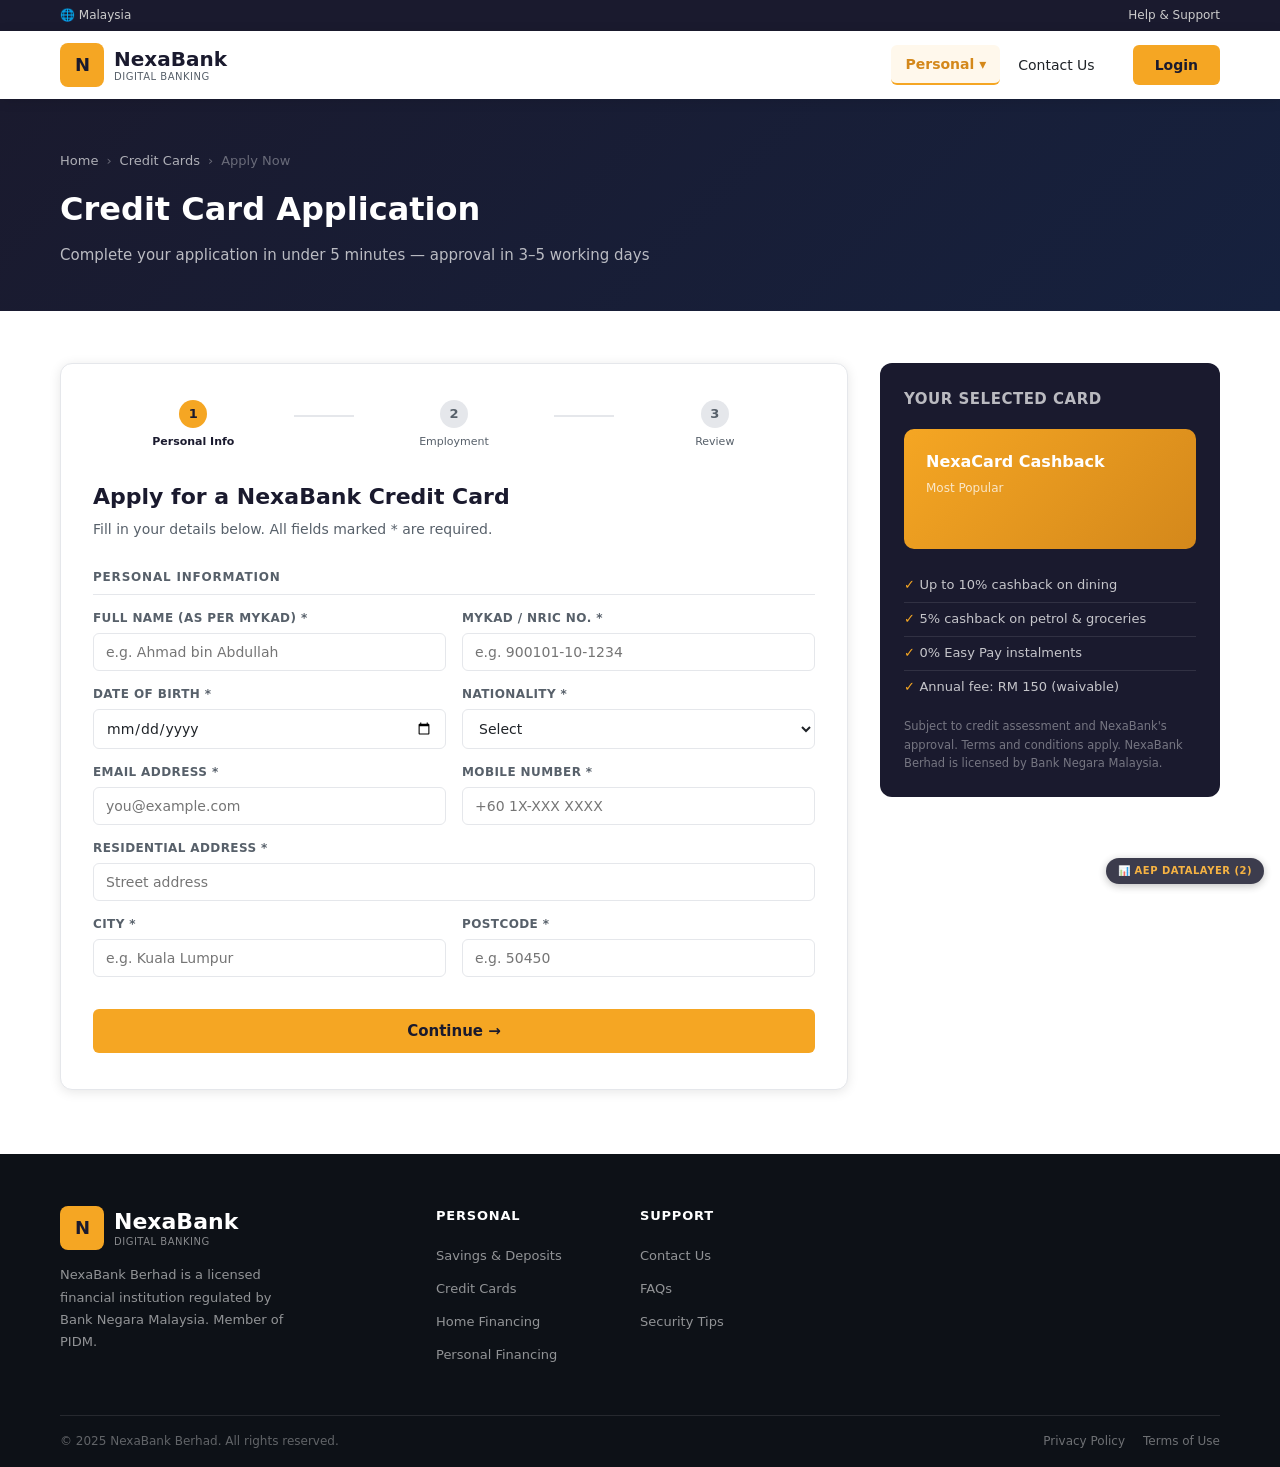
==== commit 4f341fff: "feat: capture form field values in datalayer on every form submission datalayer.js: - Add SENSITIVE_" ====
--- a/card-application.html
+++ b/card-application.html
@@ -503,13 +503,15 @@
 
     if (current === 2) buildReviewSummary();
 
-    // ── DataLayer: step complete ────────────────────────────────────
+    // ── DataLayer: step complete (with field capture) ───────────────
     if (window.NexaBankDL) {
+      var stepForm = document.getElementById("step" + current);
       window.NexaBankDL.cardApplicationStep({
         formID:     cardAppFormID,
         step:       STEP_NAMES[current] || ("step" + current),
         stepNumber: current,
         cardType:   (document.getElementById("appCardType") || {}).value || "",
+        formFields: window.NexaBankDL.collectFormFields(stepForm),
       });
     }
 
@@ -580,13 +582,21 @@
     document.getElementById("stepSuccess").classList.add("active");
     document.getElementById("appRefNumber").textContent = ref;
 
-    // ── DataLayer: application complete ────────────────────────────
+    // ── DataLayer: application complete (full form capture) ────────
     if (window.NexaBankDL) {
+      // Collect all steps: step1 + step2 fields in one merged object
+      var allFields = window.NexaBankDL.collectFormFields(
+        document.getElementById("step1"),
+        window.NexaBankDL.collectFormFields(document.getElementById("step2"), {
+          referenceNo: ref,
+        })
+      );
       window.NexaBankDL.cardApplicationComplete({
         formID:         cardAppFormID,
         cardType:       cardType,
         referenceNo:    ref,
         applicantEmail: emailVal,
+        formFields:     allFields,
       });
     }
 
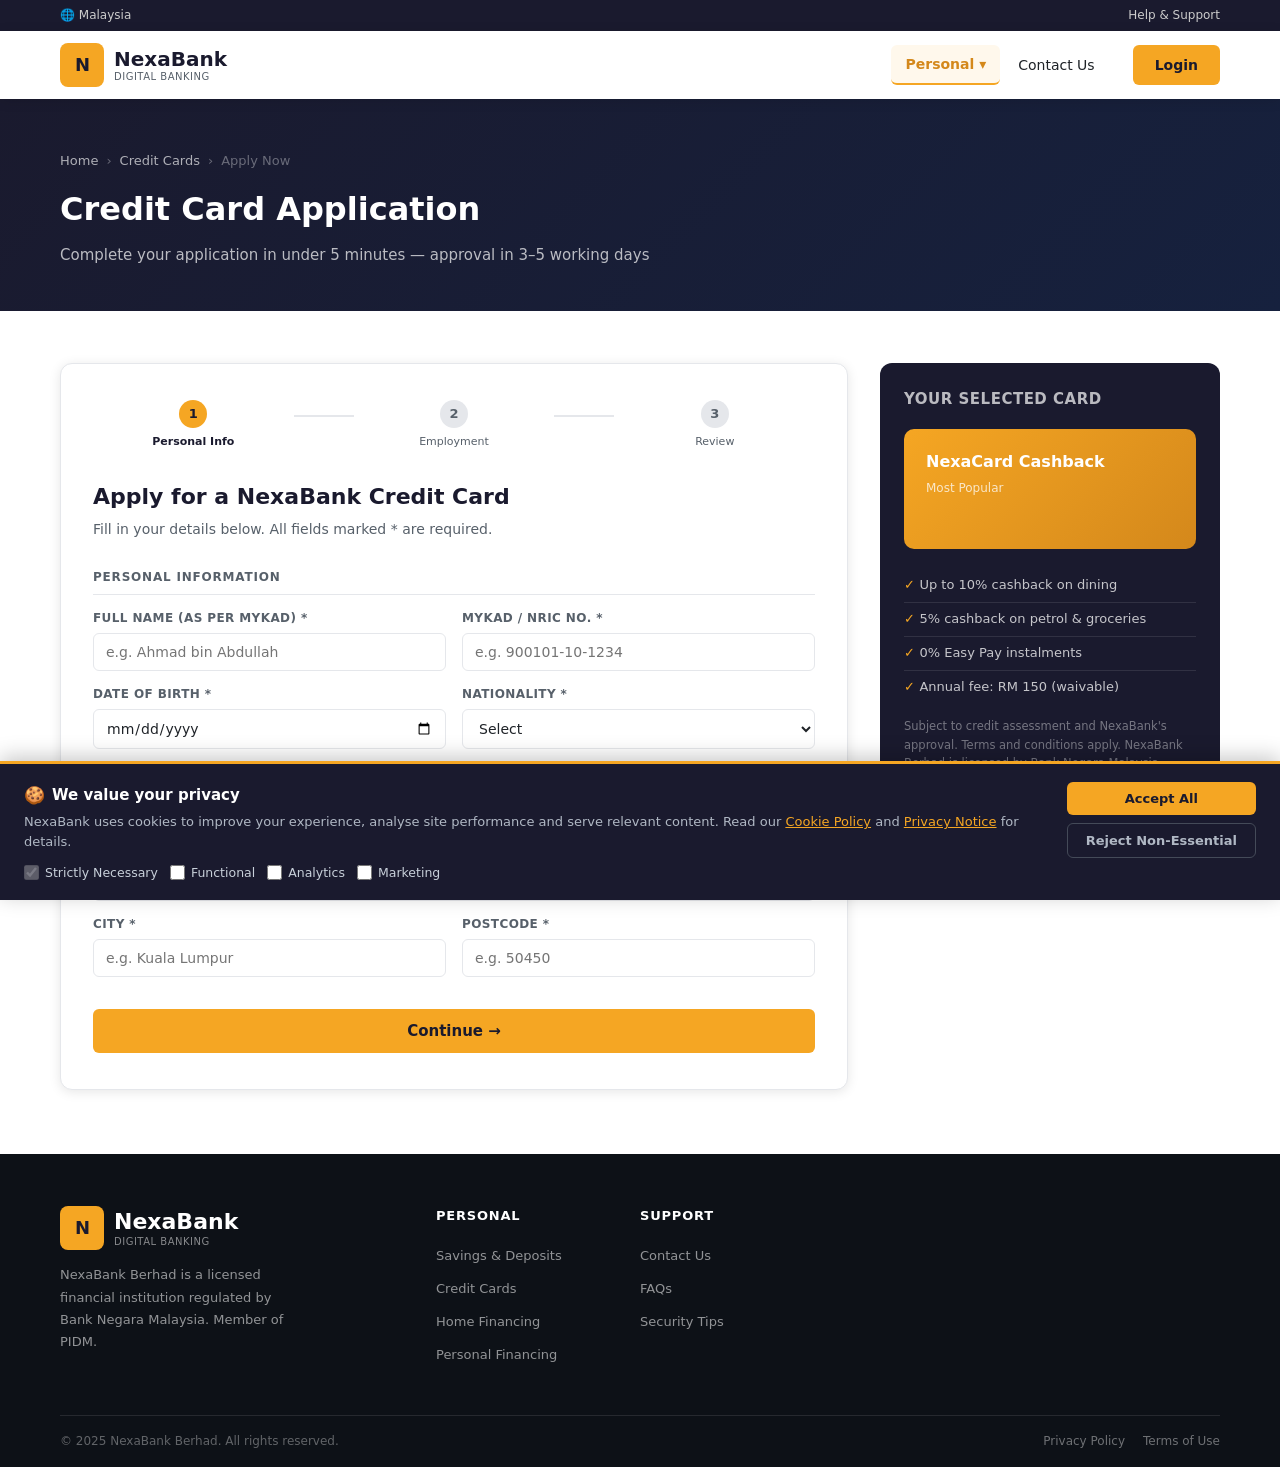
==== commit 32cea588: "changes done" ====
--- a/card-application.html
+++ b/card-application.html
@@ -603,5 +603,23 @@
     window.scrollTo({ top: 0, behavior: "smooth" });
   }
 </script>
+
+<!-- ── Consent Banner ─────────────────────────────────────────────────────── -->
+<div id="consent-banner" role="dialog" aria-modal="false" aria-label="Cookie consent">
+  <div class="consent-body">
+    <div class="consent-title"><span class="consent-icon">🍪</span> We value your privacy</div>
+    <p class="consent-text">NexaBank uses cookies to improve your experience, analyse site performance and serve relevant content. Read our <a href="#">Cookie Policy</a> and <a href="#">Privacy Notice</a> for details.</p>
+    <div class="consent-categories">
+      <label class="consent-category"><input type="checkbox" id="consent-necessary" checked disabled> Strictly Necessary</label>
+      <label class="consent-category"><input type="checkbox" id="consent-functional"> Functional</label>
+      <label class="consent-category"><input type="checkbox" id="consent-analytics"> Analytics</label>
+      <label class="consent-category"><input type="checkbox" id="consent-marketing"> Marketing</label>
+    </div>
+  </div>
+  <div class="consent-actions">
+    <button class="consent-btn consent-btn-accept" id="consent-accept">Accept All</button>
+    <button class="consent-btn consent-btn-reject" id="consent-reject">Reject Non-Essential</button>
+  </div>
+</div>
 </body>
 </html>
--- a/css/styles.css
+++ b/css/styles.css
@@ -983,3 +983,121 @@
   body { font-size: 12pt; color: #000; }
   .site-footer { background: #fff; color: #000; }
 }
+
+/* ─── Consent Banner ───────────────────────────────────────── */
+#consent-banner {
+  position: fixed;
+  bottom: 0;
+  left: 0;
+  right: 0;
+  z-index: 9999;
+  background: var(--secondary);
+  color: #e0e0e0;
+  border-top: 3px solid var(--primary);
+  padding: 18px 24px;
+  display: flex;
+  align-items: flex-start;
+  gap: 20px;
+  box-shadow: 0 -4px 20px rgba(0,0,0,.22);
+  font-size: 13.5px;
+  line-height: 1.55;
+  transform: translateY(100%);
+  transition: transform .35s cubic-bezier(.4,0,.2,1);
+}
+#consent-banner.is-visible {
+  transform: translateY(0);
+}
+.consent-body {
+  flex: 1;
+  min-width: 0;
+}
+.consent-title {
+  font-size: 15px;
+  font-weight: 700;
+  color: var(--white);
+  margin-bottom: 4px;
+  display: flex;
+  align-items: center;
+  gap: 7px;
+}
+.consent-title .consent-icon {
+  font-size: 17px;
+}
+.consent-text {
+  color: #b0b8c4;
+  font-size: 13px;
+}
+.consent-text a {
+  color: var(--primary);
+  text-decoration: underline;
+}
+.consent-categories {
+  display: flex;
+  flex-wrap: wrap;
+  gap: 12px;
+  margin-top: 10px;
+}
+.consent-category {
+  display: flex;
+  align-items: center;
+  gap: 6px;
+  font-size: 12.5px;
+  color: #c8d0da;
+  cursor: pointer;
+  user-select: none;
+}
+.consent-category input[type="checkbox"] {
+  accent-color: var(--primary);
+  width: 15px;
+  height: 15px;
+  cursor: pointer;
+}
+.consent-category input[type="checkbox"]:disabled {
+  opacity: .5;
+  cursor: not-allowed;
+}
+.consent-actions {
+  display: flex;
+  flex-direction: column;
+  gap: 8px;
+  flex-shrink: 0;
+  align-items: stretch;
+  min-width: 130px;
+}
+.consent-btn {
+  padding: 9px 18px;
+  border-radius: var(--radius);
+  border: none;
+  font-size: 13px;
+  font-weight: 600;
+  cursor: pointer;
+  white-space: nowrap;
+  transition: opacity var(--transition);
+}
+.consent-btn:hover { opacity: .88; }
+.consent-btn-accept {
+  background: var(--primary);
+  color: var(--secondary);
+}
+.consent-btn-reject {
+  background: transparent;
+  color: #b0b8c4;
+  border: 1px solid #444a58;
+}
+.consent-btn-reject:hover {
+  background: rgba(255,255,255,.05);
+  color: var(--white);
+}
+@media (max-width: 640px) {
+  #consent-banner {
+    flex-direction: column;
+    padding: 16px 16px 20px;
+  }
+  .consent-actions {
+    flex-direction: row;
+    width: 100%;
+    min-width: 0;
+  }
+  .consent-btn { flex: 1; text-align: center; }
+  .consent-categories { gap: 8px; }
+}
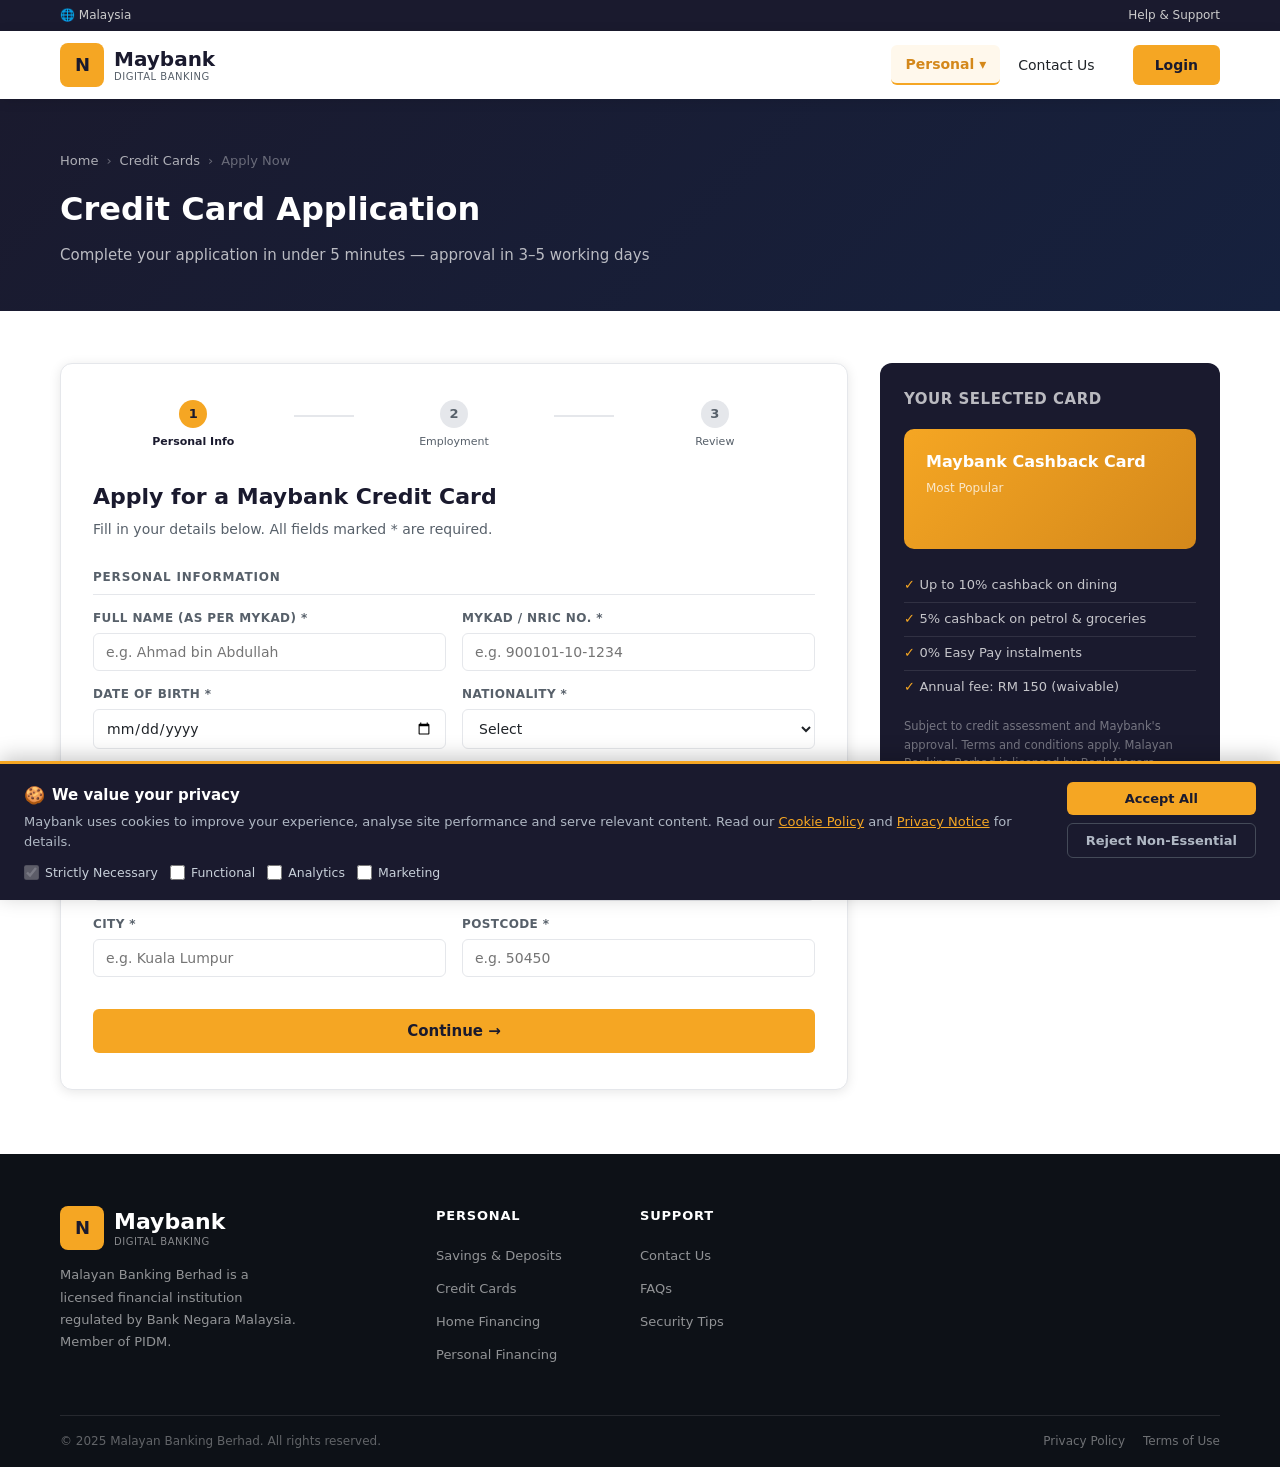
==== commit e5f9e8cc: "name Maybank" ====
--- a/card-application.html
+++ b/card-application.html
@@ -1,18 +1,19 @@
-<!DOCTYPE html>
+﻿<!DOCTYPE html>
 <html lang="en">
 <head>
   <meta charset="UTF-8" />
   <meta name="viewport" content="width=device-width, initial-scale=1.0" />
-  <meta name="description" content="Apply for a NexaBank Credit Card – Fast, simple, secure online application." />
+  <meta name="description" content="Apply for a Maybank Credit Card – Fast, simple, secure online application." />
   <meta name="page-data" content='{
-    "pageName": "NexaBank | Credit Card Application",
+    "pageName": "Maybank | Credit Card Application",
     "pageCategory": "Personal",
     "pageSubCategory": "Credit Cards",
     "pageType": "application",
     "pageLanguage": "en"
   }' />
-  <title>Credit Card Application | NexaBank</title>
+  <title>Credit Card Application | Maybank</title>
   <link rel="stylesheet" href="css/styles.css" />
+  <script src="https://assets.adobedtm.com/85462031b1ac/b9fe17ff5eac/launch-d019fc6cc177-development.min.js" async></script>
   <style>
     .app-layout {
       display: grid;
@@ -105,9 +106,9 @@
 
 <header class="site-header">
   <div class="header-inner">
-    <a href="index.html" class="logo-wrap" aria-label="NexaBank Home">
+    <a href="index.html" class="logo-wrap" aria-label="Maybank Home">
       <div class="logo-icon">N</div>
-      <div class="logo-text"><div class="logo-name">NexaBank</div><div class="logo-tagline">Digital Banking</div></div>
+      <div class="logo-text"><div class="logo-name">Maybank</div><div class="logo-tagline">Digital Banking</div></div>
     </a>
     <nav class="main-nav" id="mainNav" role="navigation">
       <div class="nav-item has-dropdown">
@@ -167,7 +168,7 @@
           </div>
         </div>
 
-        <h2>Apply for a NexaBank Credit Card</h2>
+        <h2>Apply for a Maybank Credit Card</h2>
         <p>Fill in your details below. All fields marked * are required.</p>
 
         <!-- ── STEP 1: Personal Info ── -->
@@ -259,9 +260,9 @@
               <label for="appCardType">Card Type *</label>
               <select id="appCardType" name="appCardType" required>
                 <option value="">Select a card</option>
-                <option value="cashback">NexaCard Cashback</option>
-                <option value="platinum">NexaCard Platinum</option>
-                <option value="gold-i">NexaCard Gold-i (Islamic)</option>
+                <option value="cashback">Maybank Cashback Card</option>
+                <option value="platinum">Maybank Platinum Card</option>
+                <option value="gold-i">Maybank Gold-i Card (Islamic)</option>
               </select>
             </div>
           </div>
@@ -277,7 +278,7 @@
               </select>
             </div>
             <div class="form-group">
-              <label for="appExistingCard">Existing NexaBank Relationship</label>
+              <label for="appExistingCard">Existing Maybank Relationship</label>
               <select id="appExistingCard" name="appExistingCard">
                 <option value="no">No existing relationship</option>
                 <option value="savings">Savings Account holder</option>
@@ -303,7 +304,7 @@
           <div class="form-group" style="display:flex;align-items:flex-start;gap:10px;">
             <input type="checkbox" id="appConsent" style="width:auto;margin-top:4px;flex-shrink:0;" required />
             <label for="appConsent" style="font-size:13px;color:var(--text-muted);font-weight:400;text-transform:none;letter-spacing:0;">
-              I confirm that all information provided is accurate. I agree to NexaBank's
+              I confirm that all information provided is accurate. I agree to Maybank's
               <a href="#" style="color:var(--primary-dk);">Terms &amp; Conditions</a>,
               <a href="#" style="color:var(--primary-dk);">Privacy Policy</a> and consent to a credit check being conducted.
             </label>
@@ -324,7 +325,7 @@
           <div class="success-panel">
             <div class="success-icon">🎉</div>
             <h3>Application Submitted!</h3>
-            <p>Thank you for applying for a NexaBank credit card. Your application is under review and you will receive a response within <strong>3–5 working days</strong> via email.</p>
+            <p>Thank you for applying for a Maybank credit card. Your application is under review and you will receive a response within <strong>3–5 working days</strong> via email.</p>
             <div class="ref-number" id="appRefNumber">NB-CARD-000000</div>
             <div style="display:flex;gap:12px;justify-content:center;flex-wrap:wrap;">
               <a href="credit-cards.html" class="btn-outline" style="color:var(--secondary);border-color:var(--border);padding:10px 22px;font-size:14px;">← Back to Cards</a>
@@ -340,7 +341,7 @@
       <div class="card-preview-box" id="cardPreviewBox">
         <h3>Your Selected Card</h3>
         <div class="card-visual-preview" id="cardVisualPreview" style="background:linear-gradient(135deg,#f5a623,#d4881b);">
-          <div class="card-name" id="previewCardName">NexaCard Cashback</div>
+          <div class="card-name" id="previewCardName">Maybank Cashback Card</div>
           <div class="card-tagline" id="previewCardTagline">Most Popular</div>
         </div>
         <ul class="card-feature-list" id="previewFeatureList">
@@ -350,7 +351,7 @@
           <li>Accepted at 50M+ merchants</li>
         </ul>
         <div class="disclaimer">
-          Subject to credit assessment and NexaBank's approval. Terms and conditions apply. NexaBank Berhad is licensed by Bank Negara Malaysia.
+          Subject to credit assessment and Maybank's approval. Terms and conditions apply. Malayan Banking Berhad is licensed by Bank Negara Malaysia.
         </div>
       </div>
 
@@ -364,9 +365,9 @@
       <div class="footer-brand">
         <div class="logo-wrap">
           <div class="logo-icon">N</div>
-          <div class="logo-text"><div class="logo-name">NexaBank</div><div class="logo-tagline">Digital Banking</div></div>
-        </div>
-        <p>NexaBank Berhad is a licensed financial institution regulated by Bank Negara Malaysia. Member of PIDM.</p>
+          <div class="logo-text"><div class="logo-name">Maybank</div><div class="logo-tagline">Digital Banking</div></div>
+        </div>
+        <p>Malayan Banking Berhad is a licensed financial institution regulated by Bank Negara Malaysia. Member of PIDM.</p>
       </div>
       <div class="footer-col">
         <h4>Personal</h4>
@@ -388,7 +389,7 @@
     </div>
   </div>
   <div class="footer-bottom">
-    <span>© 2025 NexaBank Berhad. All rights reserved.</span>
+    <span>© 2025 Malayan Banking Berhad. All rights reserved.</span>
     <div class="footer-bottom-links"><a href="#">Privacy Policy</a><a href="#">Terms of Use</a></div>
   </div>
 </footer>
@@ -398,22 +399,22 @@
 <script>
   var CARD_DATA = {
     "cashback": {
-      name: "NexaCard Cashback",
+      name: "Maybank Cashback Card",
       tagline: "Most Popular",
       bg: "linear-gradient(135deg,#f5a623,#d4881b)",
       features: ["Up to 10% cashback on dining","5% cashback on petrol & groceries","0% Easy Pay instalments","Annual fee: RM 150 (waivable)"]
     },
     "platinum": {
-      name: "NexaCard Platinum",
+      name: "Maybank Platinum Card",
       tagline: "Premium",
       bg: "linear-gradient(135deg,#1a1a2e,#3b82d4)",
       features: ["Airport lounge access worldwide","5× reward points on travel","Travel insurance up to RM 1M","Min. income RM 60,000 p.a."]
     },
     "gold-i": {
-      name: "NexaCard Gold-i",
+      name: "Maybank Gold-i Card",
       tagline: "Islamic",
       bg: "linear-gradient(135deg,#0f3460,#3b82d4)",
-      features: ["Shariah-compliant (no interest)","3× NexaPoints on all spend","Annual fee: RM 100 (1st year free)","Min. income RM 24,000 p.a."]
+      features: ["Shariah-compliant (no interest)","3× TreatsPoints on all spend","Annual fee: RM 100 (1st year free)","Min. income RM 24,000 p.a."]
     }
   };
 
@@ -429,8 +430,8 @@
     if (sel) sel.value = card;
 
     // ── DataLayer: application start ──────────────────────────────
-    if (window.NexaBankDL) {
-      cardAppFormID = window.NexaBankDL.cardApplicationStep({
+    if (window.MaybankDL) {
+      cardAppFormID = window.MaybankDL.cardApplicationStep({
         step:       "start",
         stepNumber: 0,
         cardType:   card,
@@ -443,8 +444,8 @@
       field.addEventListener("focus", function () {
         if (!firstInteraction) {
           firstInteraction = true;
-          if (window.NexaBankDL) {
-            window.NexaBankDL.formStart({
+          if (window.MaybankDL) {
+            window.MaybankDL.formStart({
               formID:   cardAppFormID,
               formName: "Credit Card Application",
               formType: "application",
@@ -484,12 +485,12 @@
     if (!validateStep(current)) {
       document.getElementById("step" + current + "Error").style.display = "block";
       // ── DataLayer: validation error ──────────────────────────────
-      if (window.NexaBankDL) {
+      if (window.MaybankDL) {
         var errFields = [];
         document.getElementById("step" + current).querySelectorAll("[required]").forEach(function(f){
           if (!f.value.trim()) errFields.push(f.name || f.id);
         });
-        window.NexaBankDL.cardApplicationStep({
+        window.MaybankDL.cardApplicationStep({
           formID:      cardAppFormID,
           step:        "error",
           stepNumber:  current,
@@ -504,14 +505,14 @@
     if (current === 2) buildReviewSummary();
 
     // ── DataLayer: step complete (with field capture) ───────────────
-    if (window.NexaBankDL) {
+    if (window.MaybankDL) {
       var stepForm = document.getElementById("step" + current);
-      window.NexaBankDL.cardApplicationStep({
+      window.MaybankDL.cardApplicationStep({
         formID:     cardAppFormID,
         step:       STEP_NAMES[current] || ("step" + current),
         stepNumber: current,
         cardType:   (document.getElementById("appCardType") || {}).value || "",
-        formFields: window.NexaBankDL.collectFormFields(stepForm),
+        formFields: window.MaybankDL.collectFormFields(stepForm),
       });
     }
 
@@ -544,8 +545,8 @@
       "<strong>Card Applied:</strong> " + (cardData.name || card);
 
     // ── DataLayer: review step reached ─────────────────────────────
-    if (window.NexaBankDL) {
-      window.NexaBankDL.cardApplicationStep({
+    if (window.MaybankDL) {
+      window.MaybankDL.cardApplicationStep({
         formID:     cardAppFormID,
         step:       "review",
         stepNumber: 3,
@@ -559,8 +560,8 @@
     if (!consent.checked) {
       document.getElementById("step3Error").style.display = "block";
       // ── DataLayer: consent error ────────────────────────────────
-      if (window.NexaBankDL) {
-        window.NexaBankDL.cardApplicationStep({
+      if (window.MaybankDL) {
+        window.MaybankDL.cardApplicationStep({
           formID:      cardAppFormID,
           step:        "error",
           stepNumber:  3,
@@ -583,15 +584,15 @@
     document.getElementById("appRefNumber").textContent = ref;
 
     // ── DataLayer: application complete (full form capture) ────────
-    if (window.NexaBankDL) {
+    if (window.MaybankDL) {
       // Collect all steps: step1 + step2 fields in one merged object
-      var allFields = window.NexaBankDL.collectFormFields(
+      var allFields = window.MaybankDL.collectFormFields(
         document.getElementById("step1"),
-        window.NexaBankDL.collectFormFields(document.getElementById("step2"), {
+        window.MaybankDL.collectFormFields(document.getElementById("step2"), {
           referenceNo: ref,
         })
       );
-      window.NexaBankDL.cardApplicationComplete({
+      window.MaybankDL.cardApplicationComplete({
         formID:         cardAppFormID,
         cardType:       cardType,
         referenceNo:    ref,
@@ -608,7 +609,7 @@
 <div id="consent-banner" role="dialog" aria-modal="false" aria-label="Cookie consent">
   <div class="consent-body">
     <div class="consent-title"><span class="consent-icon">🍪</span> We value your privacy</div>
-    <p class="consent-text">NexaBank uses cookies to improve your experience, analyse site performance and serve relevant content. Read our <a href="#">Cookie Policy</a> and <a href="#">Privacy Notice</a> for details.</p>
+    <p class="consent-text">Maybank uses cookies to improve your experience, analyse site performance and serve relevant content. Read our <a href="#">Cookie Policy</a> and <a href="#">Privacy Notice</a> for details.</p>
     <div class="consent-categories">
       <label class="consent-category"><input type="checkbox" id="consent-necessary" checked disabled> Strictly Necessary</label>
       <label class="consent-category"><input type="checkbox" id="consent-functional"> Functional</label>
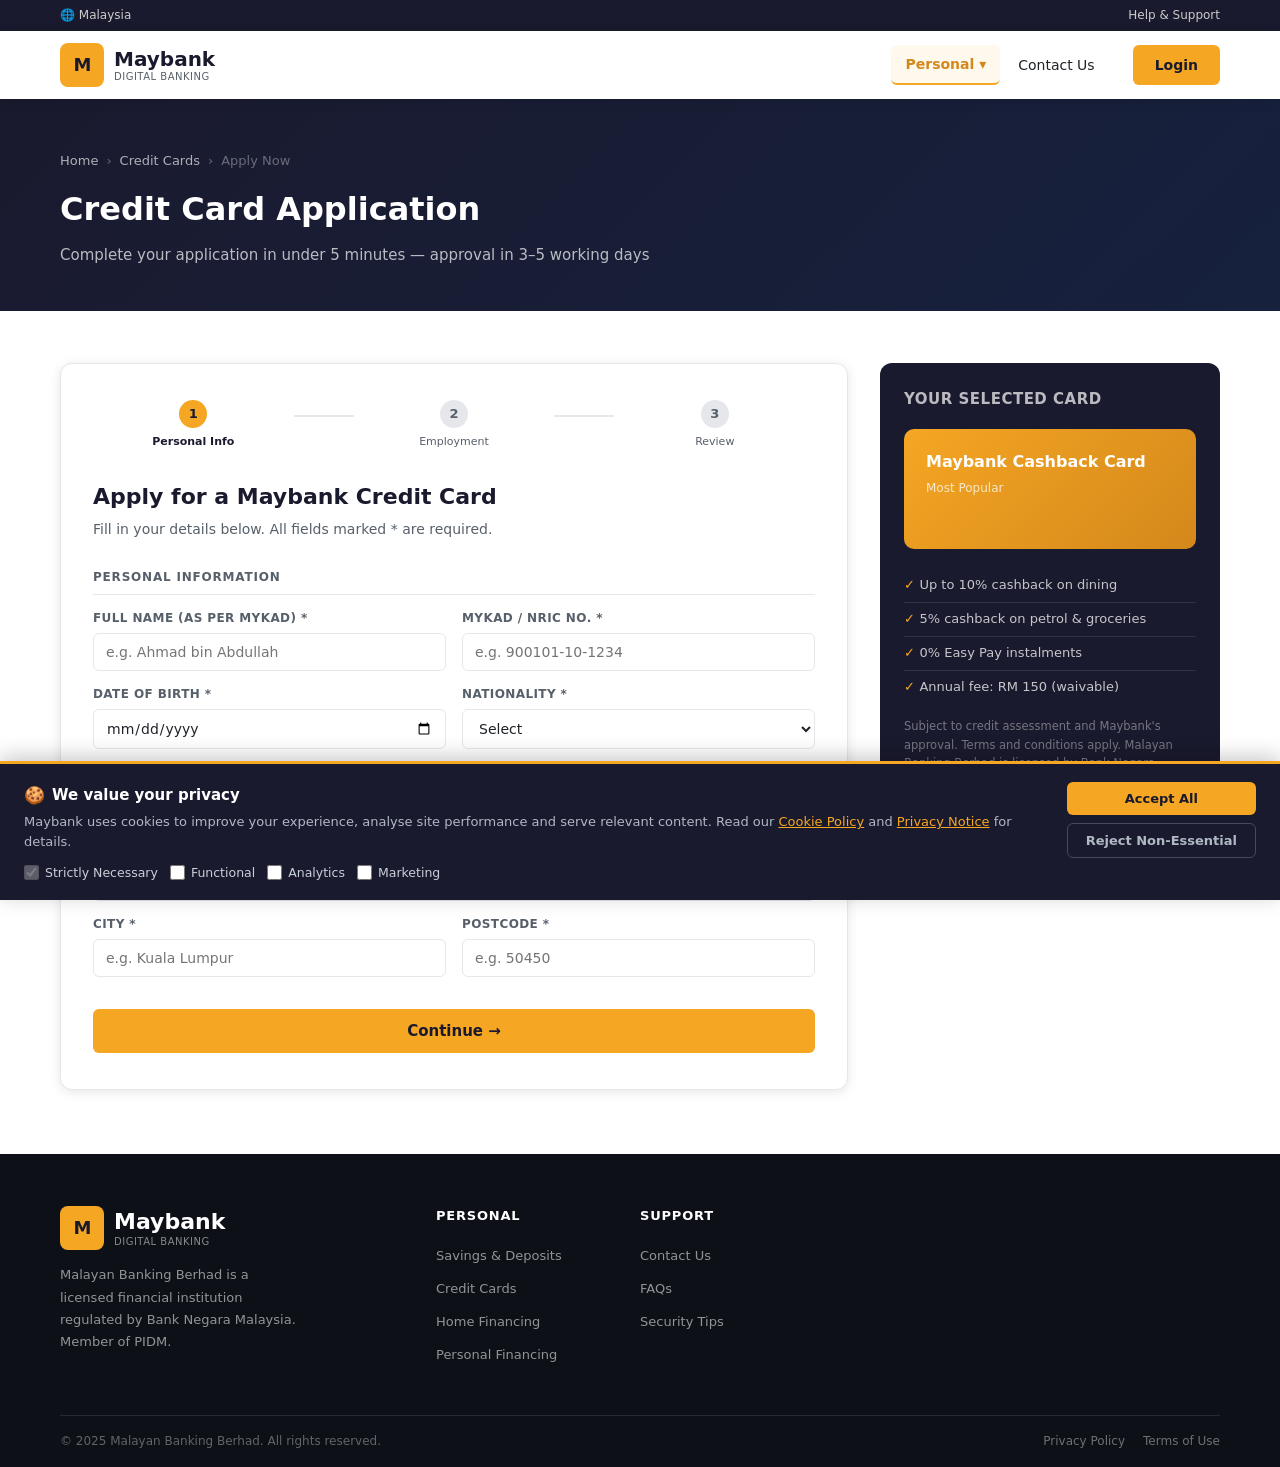
==== commit 4cc42e98: "logo" ====
--- a/card-application.html
+++ b/card-application.html
@@ -107,7 +107,7 @@
 <header class="site-header">
   <div class="header-inner">
     <a href="index.html" class="logo-wrap" aria-label="Maybank Home">
-      <div class="logo-icon">N</div>
+      <div class="logo-icon">M</div>
       <div class="logo-text"><div class="logo-name">Maybank</div><div class="logo-tagline">Digital Banking</div></div>
     </a>
     <nav class="main-nav" id="mainNav" role="navigation">
@@ -364,7 +364,7 @@
     <div class="footer-grid">
       <div class="footer-brand">
         <div class="logo-wrap">
-          <div class="logo-icon">N</div>
+          <div class="logo-icon">M</div>
           <div class="logo-text"><div class="logo-name">Maybank</div><div class="logo-tagline">Digital Banking</div></div>
         </div>
         <p>Malayan Banking Berhad is a licensed financial institution regulated by Bank Negara Malaysia. Member of PIDM.</p>
